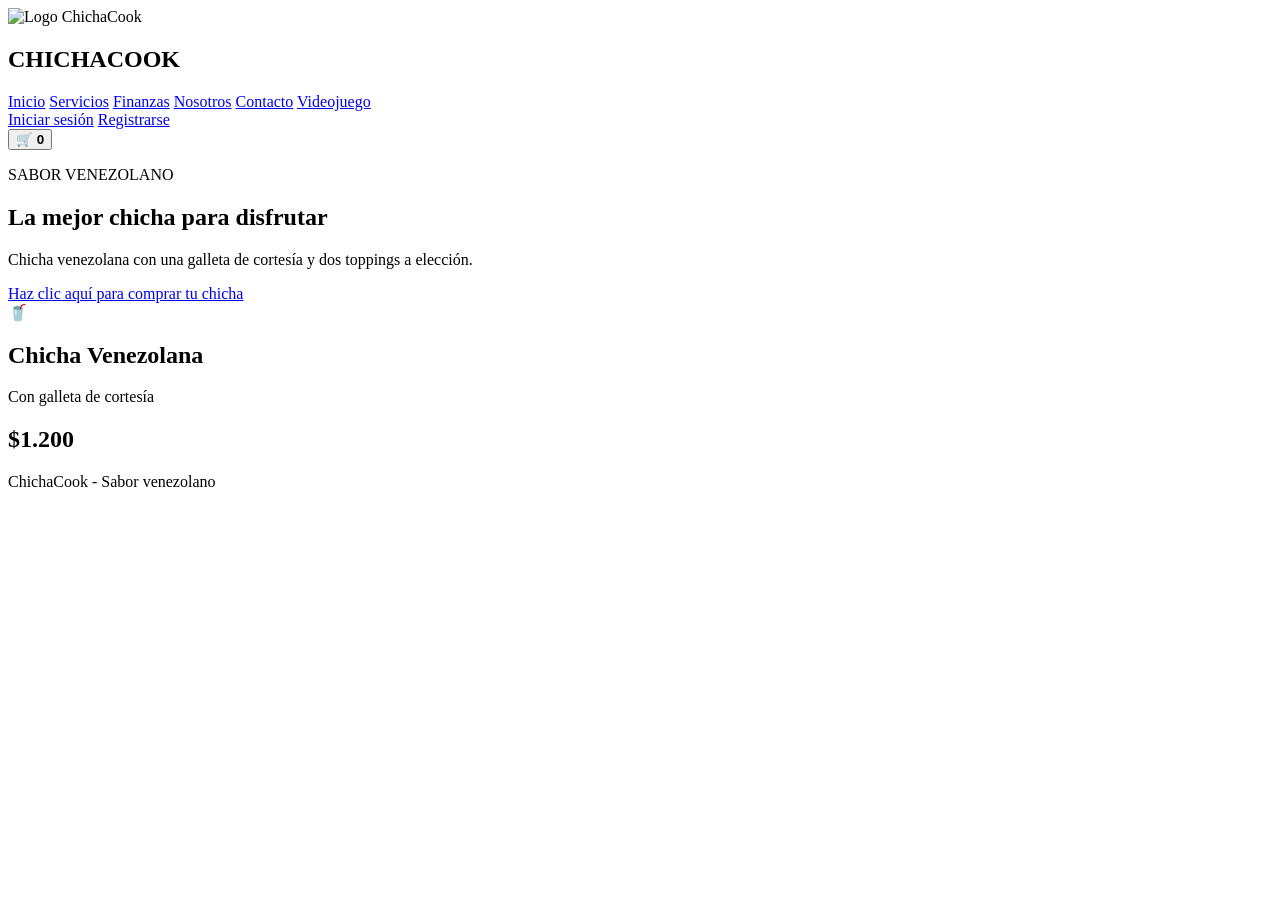
==== index.html @ a8760a9f "Add files via upload" ====
<!DOCTYPE html>
<html lang="es">
<head>
    <meta charset="UTF-8">
    <meta name="viewport" content="width=device-width, initial-scale=1.0">
    <link rel="icon" type="image/jpeg" href="imagenes/ChichaCook.png">
    <title>ChichaCook</title>
    <link rel="stylesheet" href="css/style.css">
</head>
<body>

<header>
    <div class="logo">
        <img src="imagenes/ChichaCook.png" alt="Logo ChichaCook">
        <h2><span>CHICHA</span>COOK</h2>
    </div>

    <nav class="main-nav" aria-label="Navegación principal">
        <a href="index.html">Inicio</a>
        <a href="servicios.html">Servicios</a>
        <a href="finanzas.html">Finanzas</a>
        <a href="nosotros.html">Nosotros</a>
        <a href="contacto.html">Contacto</a>
        <a href="videojuego.html">Videojuego</a>
</nav>

        <div class="header-actions">
                <nav class="account-nav" aria-label="Cuenta">
                        <a href="login.html">Iniciar sesión</a>
                        <a href="registrarse.html">Registrarse</a>
                </nav>
                <button type="button" onclick="mostrarCarrito()" aria-label="Mostrar carrito">🛒 <b id="cantidad">0</b></button>
        </div>

</header>

<section class="inicio">
    <div>
        <p class="amarillo">SABOR VENEZOLANO</p>

        <h1>La mejor <span>chicha</span> para disfrutar</h1>

        <p>
            Chicha venezolana con una galleta de cortesía
            y dos toppings a elección.
        </p>

        <a class="boton" href="servicios.html">Haz clic aquí para comprar tu chicha</a>
    </div>

    <div class="tarjeta">
        <div class="vaso">🥤</div>
        <h2>Chicha Venezolana</h2>
        <p>Con galleta de cortesía</p>
        <h2>$1.200</h2>
    </div>
</section>


<footer>
    <p>ChichaCook - Sabor venezolano <span class="bandera-venezuela" role="img" aria-label="Bandera de Venezuela"></span></p>
</footer>

<div id="carrito" class="carrito"></div>

<script src="js/script.js"></script>
</body>
</html>
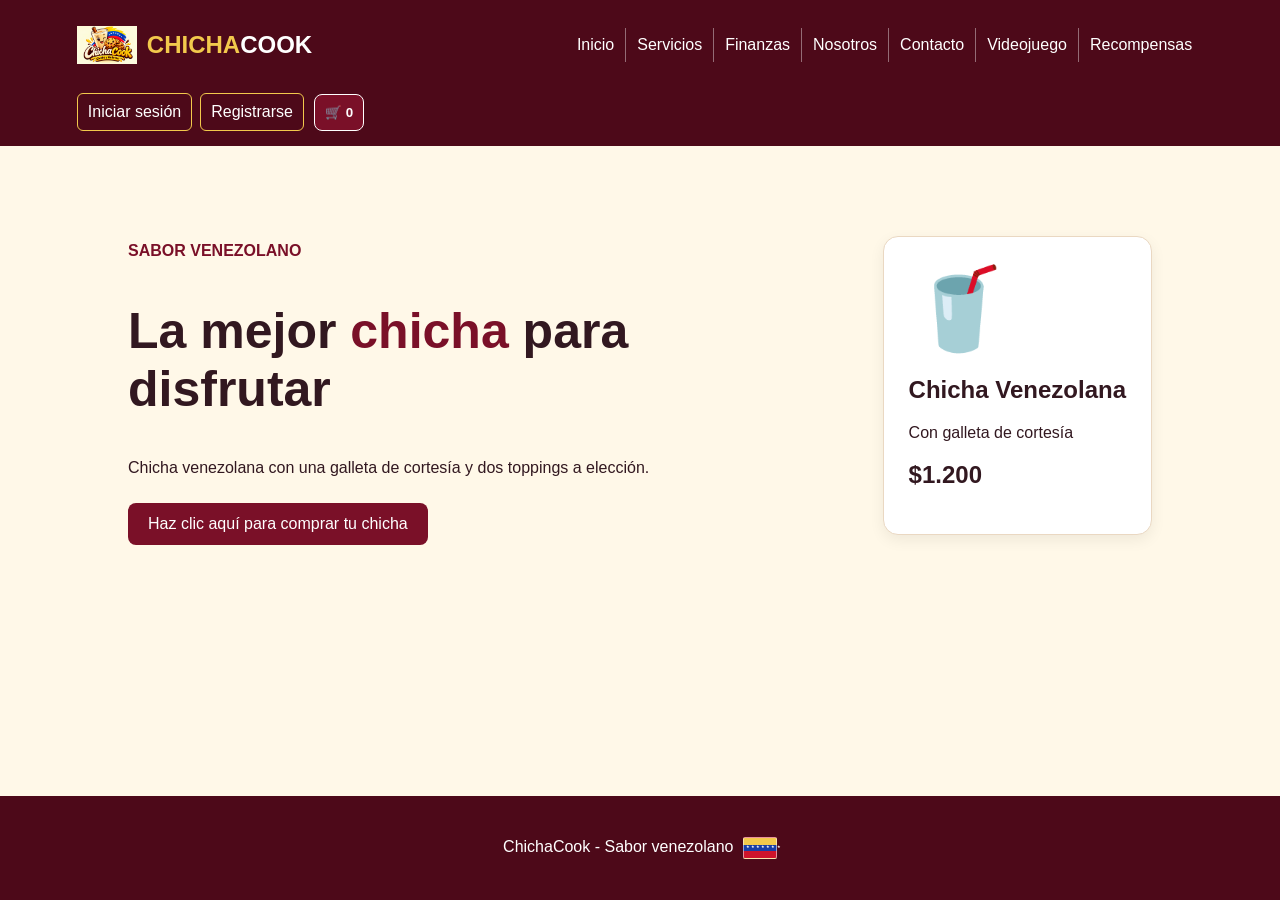
==== commit 90cb2b9c: "Add files via upload" ====
--- a/index.html
+++ b/index.html
@@ -22,6 +22,7 @@
         <a href="nosotros.html">Nosotros</a>
         <a href="contacto.html">Contacto</a>
         <a href="videojuego.html">Videojuego</a>
+        <a href="recompensas.html">Recompensas</a>
 </nav>
 
         <div class="header-actions">
--- a/css/style.css
+++ b/css/style.css
@@ -0,0 +1,1400 @@
+*{
+    
+}
+
+body {
+    margin: 0;
+    min-height: 100vh;
+    display: flex;
+    flex-direction: column;
+    font-family: Arial;
+    background: #fff8e8;
+    color: #321820;
+}
+
+header {
+    background: #4d0919;
+    color: white;
+    padding: 15px 6%;
+    display: flex;
+    align-items: center;
+    flex-wrap: wrap;
+    gap: 18px;
+}
+
+.logo {
+    display: flex;
+    align-items: center;
+    gap: 10px;
+    margin-right: auto;
+}
+
+.logo img {
+    width: 60px;
+    height: 60px;
+    object-fit: contain;
+}
+
+.logo h2 {
+    margin: 0;
+}
+
+header h2 {
+    margin-right: 0;
+}
+
+header h2 span {
+    color: #f2c94c;
+}
+
+.main-nav,
+.account-nav {
+    display: flex;
+    align-items: center;
+}
+
+.main-nav {
+    gap: 0;
+}
+
+.main-nav a {
+    padding: 8px 11px;
+    border-right: 1px solid #ffffff66;
+    white-space: nowrap;
+}
+
+.main-nav a:last-child {
+    border-right: 0;
+}
+
+.account-nav {
+    gap: 8px;
+}
+
+.account-nav a {
+    padding: 9px 10px;
+    border: 1px solid #f2c94c;
+    border-radius: 6px;
+    white-space: nowrap;
+}
+
+.session-user {
+    color: white;
+    font-weight: bold;
+    white-space: nowrap;
+}
+
+.account-nav .logout-button {
+    padding: 9px 10px;
+    color: white;
+    background: #7a1028;
+    border: 1px solid #f2c94c;
+    border-radius: 6px;
+    white-space: nowrap;
+}
+
+.header-actions {
+    display: flex;
+    align-items: center;
+    gap: 10px;
+}
+
+.main-nav a,
+.account-nav a {
+    color: white;
+    text-decoration: none;
+}
+
+.main-nav a:hover,
+.account-nav a:hover {
+    color: #f2c94c;
+}
+
+header button {
+    background: #7a1028;
+    color: white;
+    border: 1px solid white;
+    padding: 10px;
+    border-radius: 8px;
+    cursor: pointer;
+}
+
+.inicio {
+    padding: 80px 10%;
+    display: flex;
+    justify-content: space-between;
+    align-items: center;
+    gap: 30px;
+}
+
+.inicio div {
+    max-width: 550px;
+}
+
+.inicio h1 {
+    font-size: 50px;
+}
+
+.inicio h1 span {
+    color: #7a1028;
+}
+
+.inicio a:not(.boton) {
+    color: #7a1028;
+    font-weight: bold;
+}
+
+.amarillo {
+    color: #7a1028;
+    font-weight: bold;
+}
+
+.boton {
+    display: inline-block;
+    background: #7a1028;
+    color: white;
+    border: none;
+    padding: 12px 20px;
+    border-radius: 8px;
+    text-decoration: none;
+    cursor: pointer;
+    margin-top: 10px;
+}
+
+.boton:hover {
+    background: #9d2940;
+}
+
+.seccion {
+    padding: 60px 10%;
+}
+
+.seccion h1 {
+    font-size: 40px;
+}
+
+.seccion h2 a {
+    color: #7a1028;
+    text-decoration: none;
+}
+
+.tarjeta {
+    background: white;
+    padding: 25px;
+    border-radius: 15px;
+    border: 1px solid #ead8c2;
+    box-shadow: 0 5px 15px #0001;
+}
+
+.tarjetas {
+    display: flex;
+    gap: 20px;
+    margin: 30px 0;
+}
+
+.tarjetas .tarjeta,
+.precio {
+    flex: 1;
+}
+
+.precio {
+    background: #7a1028;
+    color: white;
+    padding: 25px;
+    border-radius: 15px;
+}
+
+.precio h2 {
+    color: #f2c94c;
+}
+
+.pedido {
+    display: flex;
+    gap: 25px;
+}
+
+.pedido .tarjeta {
+    flex: 1;
+}
+
+label {
+    display: block;
+    margin-top: 15px;
+    font-weight: bold;
+}
+
+select,
+input,
+textarea {
+    width: 100%;
+    padding: 10px;
+    margin-top: 5px;
+    border: 1px solid #ead8c2;
+    border-radius: 7px;
+    box-sizing: border-box;
+}
+
+textarea {
+    resize: none;
+}
+
+.vaso {
+    font-size: 80px;
+}
+
+.contacto {
+    display: flex;
+    gap: 25px;
+}
+
+.contacto .tarjeta {
+    flex: 1;
+}
+
+.login-container {
+    display: grid;
+    grid-template-columns: minmax(240px, 360px) minmax(300px, 440px);
+    align-items: stretch;
+    justify-content: center;
+    gap: 24px;
+    padding: 55px 20px;
+}
+
+.auth-welcome {
+    display: flex;
+    flex-direction: column;
+    justify-content: center;
+    padding: 38px 32px;
+    color: white;
+    background: #4d0919;
+    border-bottom: 6px solid #f2c94c;
+    border-radius: 8px;
+    box-sizing: border-box;
+}
+
+.auth-welcome h1 {
+    margin: 8px 0 14px;
+    color: white;
+    font-size: 34px;
+}
+
+.auth-welcome p:last-child {
+    margin-bottom: 0;
+    line-height: 1.6;
+}
+
+.auth-eyebrow {
+    margin: 0;
+    color: #f2c94c;
+    font-size: 13px;
+    font-weight: bold;
+}
+
+.login-form,
+.register-form {
+    width: 100%;
+    max-width: 440px;
+    padding: 30px;
+    background: white;
+    border: 2px solid #7a1028;
+    border-top: 6px solid #f2c94c;
+    border-radius: 8px;
+    box-shadow: 0 8px 24px #4d091922;
+    box-sizing: border-box;
+}
+
+.login-form h2,
+.register-form h2 {
+    margin: 0 0 22px;
+    color: #7a1028;
+    text-align: center;
+}
+
+.login-form input:focus,
+.register-form input:focus {
+    outline: 2px solid #f2c94c;
+    border-color: #7a1028;
+}
+
+.btn-submit {
+    width: 100%;
+    margin-top: 22px;
+    padding: 12px 18px;
+    color: white;
+    background: #7a1028;
+    border: 0;
+    border-radius: 6px;
+    font: inherit;
+    font-weight: bold;
+    cursor: pointer;
+}
+
+.btn-submit:hover {
+    background: #9d2940;
+}
+
+.form-footer {
+    margin-top: 18px;
+    text-align: center;
+}
+
+.form-footer a {
+    color: #7a1028;
+}
+
+footer {
+    background: #4d0919;
+    color: white;
+    text-align: center;
+    padding: 25px;
+    margin-top: auto;
+}
+
+.bandera-venezuela {
+    position: relative;
+    display: inline-block;
+    width: 34px;
+    height: 22px;
+    margin-left: 5px;
+    vertical-align: middle;
+    border: 1px solid #ffffff88;
+    border-radius: 2px;
+    background: linear-gradient(to bottom, #f2c94c 0 33.33%, #173ea5 33.33% 66.66%, #cf142b 66.66% 100%);
+    box-sizing: border-box;
+}
+
+.bandera-venezuela::after {
+    position: absolute;
+    top: 7px;
+    left: 2px;
+    width: calc(100% - 4px);
+    color: white;
+    content: "★ ★ ★ ★ ★ ★ ★";
+    font-size: 4px;
+    line-height: 1;
+    text-align: center;
+    white-space: nowrap;
+}
+
+.carrito {
+    display: none;
+    position: fixed;
+    right: 20px;
+    top: 80px;
+    width: 300px;
+    max-width: calc(100% - 40px);
+    max-height: calc(100vh - 100px);
+    overflow-y: auto;
+    background: white;
+    padding: 20px;
+    border: 3px solid #f2c94c;
+    border-radius: 15px;
+    box-shadow: 0 5px 20px #0004;
+    z-index: 10;
+    box-sizing: border-box;
+}
+
+.carrito.mostrar {
+    display: block;
+}
+
+.cart-item {
+    padding: 12px 0;
+    border-bottom: 1px solid #ead8c2;
+}
+
+.cart-item label {
+    margin-top: 8px;
+}
+
+.cart-actions {
+    display: flex;
+    gap: 8px;
+}
+
+.cart-actions .boton {
+    flex: 1;
+    margin-top: 8px;
+    padding: 9px 10px;
+}
+
+.trabajadores {
+    display: grid;
+    grid-template-columns: repeat(3, 1fr);
+    gap: 20px;
+    margin-top: 30px;
+}
+
+.trabajador {
+    background: white;
+    padding: 25px;
+    text-align: center;
+    border-radius: 15px;
+    border: 1px solid #ead8c2;
+    box-shadow: 0 5px 15px #0001;
+}
+
+.trabajador h2 {
+    color: #7a1028;
+    margin-bottom: 5px;
+}
+
+.trabajador h3 {
+    color: #9d2940;
+}
+
+.foto {
+    font-size: 65px;
+    background: #f8e7b6;
+    width: 100px;
+    height: 100px;
+    margin: auto;
+    border-radius: 50%;
+    display: flex;
+    align-items: center;
+    justify-content: center;
+}
+
+.game-page {
+    width: min(100% - 48px, 1040px);
+    margin: 0 auto;
+    padding: 48px 0 64px;
+    box-sizing: border-box;
+}
+
+.game-welcome {
+    display: flex;
+    align-items: center;
+    gap: 28px;
+    padding: 32px;
+    color: white;
+    background: #4d0919;
+    border-bottom: 6px solid #f2c94c;
+    border-radius: 16px;
+    box-shadow: 0 8px 24px #4d091922;
+}
+
+.game-logo {
+    width: 112px;
+    height: 112px;
+    flex: 0 0 auto;
+    object-fit: contain;
+    padding: 10px;
+    background: white;
+    border-radius: 50%;
+    box-sizing: border-box;
+}
+
+.game-eyebrow {
+    margin: 0;
+    color: #a32840;
+    font-size: 13px;
+    font-weight: bold;
+    letter-spacing: 1.4px;
+}
+
+.game-welcome .game-eyebrow {
+    color: #f2c94c;
+}
+
+.game-welcome h1 {
+    margin: 8px 0 10px;
+    font-size: clamp(26px, 4vw, 38px);
+    line-height: 1.15;
+}
+
+.game-welcome div > p:last-child {
+    margin: 0;
+    color: #fff4e4;
+    line-height: 1.6;
+}
+
+.blackjack-section {
+    margin-top: 30px;
+    padding: 28px;
+    background: white;
+    border: 1px solid #ead8c2;
+    border-radius: 16px;
+    box-shadow: 0 8px 24px #32182012;
+}
+
+.blackjack-heading,
+.blackjack-footer {
+    display: flex;
+    align-items: center;
+    justify-content: space-between;
+    gap: 18px;
+}
+
+.blackjack-heading h2 {
+    margin: 6px 0 0;
+    color: #4d0919;
+    font-size: 28px;
+}
+
+.blackjack-score {
+    display: flex;
+    flex-wrap: wrap;
+    gap: 10px;
+}
+
+.blackjack-score span {
+    padding: 10px 14px;
+    color: #4d0919;
+    background: #fff8e8;
+    border: 1px solid #ead8c2;
+    border-radius: 999px;
+    white-space: nowrap;
+}
+
+.blackjack-score strong {
+    margin-left: 4px;
+    color: #7a1028;
+}
+
+.blackjack-table {
+    display: grid;
+    gap: 18px;
+    margin: 24px 0;
+    padding: 22px;
+    background: #176244;
+    border: 5px solid #4d0919;
+    border-radius: 24px;
+    box-shadow: inset 0 0 0 2px #f2c94c;
+}
+
+.blackjack-hand {
+    min-height: 142px;
+    padding: 16px;
+    color: white;
+    background: #ffffff0d;
+    border: 1px solid #ffffff38;
+    border-radius: 14px;
+}
+
+.hand-heading {
+    display: flex;
+    align-items: center;
+    justify-content: space-between;
+    gap: 12px;
+}
+
+.hand-heading h3 {
+    margin: 0;
+    font-size: 20px;
+}
+
+.hand-total {
+    color: #f2c94c;
+    font-weight: bold;
+}
+
+.playing-cards {
+    display: flex;
+    flex-wrap: wrap;
+    gap: 12px;
+    min-height: 106px;
+    margin-top: 14px;
+}
+
+.playing-card {
+    position: relative;
+    display: flex;
+    width: 72px;
+    height: 102px;
+    flex: 0 0 auto;
+    flex-direction: column;
+    justify-content: space-between;
+    padding: 8px;
+    color: #321820;
+    background: #fffdf7;
+    border: 2px solid #ead8c2;
+    border-radius: 9px;
+    box-shadow: 0 4px 8px #0003;
+    box-sizing: border-box;
+}
+
+.playing-card.is-dealing {
+    animation: card-deal 420ms cubic-bezier(.2, .8, .25, 1) both;
+}
+
+.playing-card.is-revealing {
+    transform-origin: center;
+    animation: card-reveal 460ms ease-out both;
+}
+
+.playing-cards .playing-card:nth-child(2) {
+    animation-delay: 90ms;
+}
+
+.playing-cards .playing-card:nth-child(3) {
+    animation-delay: 160ms;
+}
+
+.playing-cards .playing-card:nth-child(4) {
+    animation-delay: 230ms;
+}
+
+.playing-card .card-corner {
+    font-size: 16px;
+    font-weight: bold;
+    line-height: 1;
+}
+
+.playing-card .card-suit {
+    align-self: center;
+    font-size: 32px;
+    line-height: 1;
+}
+
+.playing-card.is-red {
+    color: #c51f35;
+}
+
+.playing-card.is-hidden {
+    align-items: center;
+    justify-content: center;
+    color: white;
+    background: repeating-linear-gradient(45deg, #7a1028, #7a1028 8px, #9d2940 8px, #9d2940 16px);
+    border: 3px solid #f2c94c;
+    font-size: 30px;
+}
+
+.blackjack-footer {
+    padding-top: 18px;
+    border-top: 1px solid #ead8c2;
+}
+
+.blackjack-footer p {
+    margin: 0;
+    color: #5c4045;
+    font-weight: bold;
+    line-height: 1.5;
+}
+
+.blackjack-footer .blackjack-message {
+    flex: 1 1 240px;
+    min-height: 24px;
+    padding: 14px 16px;
+    background: #fff8e8;
+    border-left: 4px solid #f2c94c;
+    border-radius: 8px;
+}
+
+.blackjack-message.is-win {
+    color: #176244;
+    background: #e8f5ed;
+    border-left-color: #248451;
+}
+
+.blackjack-message.is-loss {
+    color: #7a1028;
+    background: #fff0f1;
+    border-left-color: #c51f35;
+}
+
+.blackjack-message.is-tie {
+    color: #634c00;
+    background: #fff8d9;
+    border-left-color: #d6a900;
+}
+
+.blackjack-message.message-pop {
+    animation: message-pop 280ms ease-out;
+}
+
+.blackjack-actions {
+    display: flex;
+    flex-wrap: wrap;
+    justify-content: flex-end;
+    gap: 8px;
+}
+
+.bet-control {
+    display: flex;
+    align-items: center;
+    gap: 8px;
+    margin: 0;
+    color: #4d0919;
+    font-size: 14px;
+}
+
+.bet-control input {
+    width: 100px;
+    margin: 0;
+    padding: 10px;
+    font: inherit;
+    font-weight: bold;
+}
+
+.bet-control input:focus-visible {
+    outline: 2px solid #f2c94c;
+    border-color: #7a1028;
+}
+
+.blackjack-actions .bet-control input:disabled {
+    background: #f2ece7;
+}
+
+.blackjack-actions .boton {
+    margin-top: 0;
+    font: inherit;
+    font-weight: bold;
+}
+
+.blackjack-actions .boton:disabled {
+    background: #a99a9c;
+    cursor: not-allowed;
+}
+
+.roulette-section {
+    margin-top: 30px;
+    padding: 28px;
+    background: white;
+    border: 1px solid #ead8c2;
+    border-radius: 16px;
+    box-shadow: 0 8px 24px #32182012;
+}
+
+.roulette-heading {
+    display: flex;
+    align-items: center;
+    justify-content: space-between;
+    gap: 18px;
+}
+
+.roulette-heading h2 {
+    margin: 6px 0;
+    color: #4d0919;
+    font-size: 28px;
+}
+
+.roulette-heading div > p:last-child {
+    margin: 0;
+    color: #5c4045;
+}
+
+.roulette-balance {
+    flex: 0 0 auto;
+    margin: 0;
+    padding: 10px 14px;
+    color: #4d0919;
+    background: #fff8e8;
+    border: 1px solid #ead8c2;
+    border-radius: 999px;
+    font-weight: bold;
+}
+
+.roulette-balance strong {
+    color: #7a1028;
+}
+
+.roulette-layout {
+    display: grid;
+    grid-template-columns: minmax(0, 1fr) 220px;
+    align-items: center;
+    gap: 24px;
+    margin-top: 24px;
+}
+
+.roulette-table-wrap {
+    min-width: 0;
+    padding: 18px;
+    overflow-x: auto;
+    background: #176244;
+    border: 4px solid #4d0919;
+    border-radius: 16px;
+    box-shadow: inset 0 0 0 2px #f2c94c;
+}
+
+.roulette-board {
+    display: grid;
+    min-width: 470px;
+    grid-template-columns: repeat(13, minmax(30px, 1fr));
+    grid-template-rows: repeat(3, 44px);
+    gap: 4px;
+}
+
+.roulette-number {
+    color: white;
+    background: #252525;
+    border: 1px solid #ffffffaa;
+    border-radius: 5px;
+    font: inherit;
+    font-weight: bold;
+    cursor: pointer;
+    transition: transform 120ms ease, box-shadow 120ms ease;
+}
+
+.roulette-number.is-red {
+    background: #c51f35;
+}
+
+.roulette-number.is-green {
+    background: #16844f;
+}
+
+.roulette-number:hover,
+.roulette-number.is-selected {
+    z-index: 1;
+    outline: 3px solid #f2c94c;
+    outline-offset: 1px;
+    transform: scale(1.06);
+}
+
+.roulette-number:focus-visible,
+.roulette-bet-choice:focus-visible,
+.roulette-play .boton:focus-visible {
+    outline: 3px solid #f2c94c;
+    outline-offset: 3px;
+}
+
+.roulette-bet-options {
+    display: flex;
+    flex-wrap: wrap;
+    gap: 8px;
+    margin-top: 16px;
+}
+
+.roulette-bet-choice {
+    padding: 9px 15px;
+    color: #321820;
+    background: white;
+    border: 2px solid #ead8c2;
+    border-radius: 999px;
+    font: inherit;
+    font-weight: bold;
+    cursor: pointer;
+}
+
+.roulette-bet-choice.is-selected {
+    outline: 2px solid #f2c94c;
+    border-color: #7a1028;
+}
+
+.roulette-bet-choice.roulette-red {
+    color: white;
+    background: #c51f35;
+    border-color: #c51f35;
+}
+
+.roulette-bet-choice.roulette-black {
+    color: white;
+    background: #252525;
+    border-color: #252525;
+}
+
+.roulette-selection {
+    min-height: 22px;
+    margin: 12px 0 0;
+    color: white;
+    font-weight: bold;
+}
+
+.roulette-play {
+    display: flex;
+    align-items: center;
+    flex-direction: column;
+    gap: 12px;
+    text-align: center;
+}
+
+.roulette-wheel {
+    position: relative;
+    display: grid;
+    width: 136px;
+    height: 136px;
+    place-items: center;
+    background: repeating-conic-gradient(#c51f35 0deg 9.47deg, #202020 9.47deg 18.94deg, #16844f 18.94deg 28.42deg);
+    border: 8px solid #f2c94c;
+    border-radius: 50%;
+    box-shadow: 0 5px 14px #32182033, inset 0 0 0 6px #4d0919;
+}
+
+.roulette-ball-track {
+    position: absolute;
+    z-index: 1;
+    inset: 8px;
+    border-radius: 50%;
+    pointer-events: none;
+}
+
+.roulette-ball-track.is-spinning {
+    animation: roulette-ball-spin 1800ms cubic-bezier(.12, .75, .2, 1) both;
+}
+
+.roulette-ball {
+    position: absolute;
+    top: 2px;
+    left: 50%;
+    width: 12px;
+    height: 12px;
+    background: radial-gradient(circle at 35% 30%, #fff, #ddd 60%, #777);
+    border: 1px solid #4d0919;
+    border-radius: 50%;
+    box-shadow: 0 1px 4px #0009;
+    transform: translateX(-50%);
+}
+
+.roulette-wheel #roulette-result {
+    position: relative;
+    z-index: 2;
+    display: grid;
+    width: 56px;
+    height: 56px;
+    place-items: center;
+    color: #f2c94c;
+    background: #4d0919;
+    border: 2px solid #f2c94c;
+    border-radius: 50%;
+    font-size: 24px;
+    font-weight: bold;
+}
+
+.roulette-wheel.is-spinning {
+    animation: roulette-spin 1800ms cubic-bezier(.15, .7, .1, 1) both;
+}
+
+.roulette-play .bet-control {
+    justify-content: center;
+}
+
+.roulette-play .boton {
+    width: 100%;
+    max-width: 220px;
+    margin-top: 0;
+    font: inherit;
+    font-weight: bold;
+}
+
+.roulette-play .boton:disabled,
+.roulette-bet-choice:disabled,
+.roulette-number:disabled,
+.bet-control input:disabled {
+    cursor: not-allowed;
+    opacity: .65;
+}
+
+.roulette-message {
+    min-height: 42px;
+    margin: 0;
+    color: #5c4045;
+    font-weight: bold;
+    line-height: 1.5;
+}
+
+.roulette-message.is-win {
+    color: #176244;
+}
+
+.roulette-message.is-loss {
+    color: #7a1028;
+}
+
+@keyframes roulette-spin {
+    from {
+        transform: rotate(0);
+    }
+    to {
+        transform: rotate(1440deg);
+    }
+}
+
+@keyframes roulette-ball-spin {
+    from {
+        transform: rotate(0);
+    }
+    to {
+        transform: rotate(-1440deg);
+    }
+}
+
+@keyframes card-deal {
+    from {
+        opacity: 0;
+        transform: translate(-28px, -18px) rotate(-12deg) scale(.82);
+    }
+    to {
+        opacity: 1;
+        transform: translate(0, 0) rotate(0) scale(1);
+    }
+}
+
+@keyframes card-reveal {
+    from {
+        opacity: .55;
+        transform: rotateY(90deg);
+    }
+    to {
+        opacity: 1;
+        transform: rotateY(0);
+    }
+}
+
+@keyframes message-pop {
+    from {
+        opacity: .5;
+        transform: translateY(5px) scale(.98);
+    }
+    to {
+        opacity: 1;
+        transform: translateY(0) scale(1);
+    }
+}
+
+@media (prefers-reduced-motion: reduce) {
+    .playing-card.is-dealing,
+    .playing-card.is-revealing,
+    .blackjack-message.message-pop,
+    .roulette-wheel.is-spinning,
+    .roulette-ball-track.is-spinning {
+        animation-duration: 1ms;
+        animation-iteration-count: 1;
+    }
+}
+
+.rewards-page {
+    width: min(100% - 48px, 1000px);
+    margin: 0 auto;
+    padding: 54px 0 68px;
+    box-sizing: border-box;
+}
+
+.rewards-welcome {
+    padding: 36px;
+    color: white;
+    background: #4d0919;
+    border-bottom: 6px solid #f2c94c;
+    border-radius: 16px;
+    box-shadow: 0 8px 24px #4d091922;
+}
+
+.rewards-eyebrow {
+    margin: 0;
+    color: #a32840;
+    font-size: 13px;
+    font-weight: bold;
+    letter-spacing: 1.4px;
+}
+
+.rewards-welcome .rewards-eyebrow {
+    color: #f2c94c;
+}
+
+.rewards-welcome h1 {
+    margin: 10px 0;
+    font-size: clamp(30px, 5vw, 42px);
+}
+
+.rewards-welcome p:last-child {
+    margin: 0;
+    color: #fff4e4;
+    line-height: 1.6;
+}
+
+.reward-card {
+    display: flex;
+    align-items: center;
+    gap: 28px;
+    margin-top: 28px;
+    padding: 32px;
+    background: white;
+    border: 1px solid #ead8c2;
+    border-radius: 16px;
+    box-shadow: 0 8px 24px #32182012;
+}
+
+.reward-icon {
+    display: grid;
+    width: 144px;
+    height: 144px;
+    flex: 0 0 auto;
+    place-items: center;
+    background: #fff8e8;
+    border: 2px solid #f2c94c;
+    border-radius: 50%;
+    font-size: 76px;
+}
+
+.reward-details h2 {
+    margin: 6px 0 10px;
+    color: #4d0919;
+    font-size: 30px;
+}
+
+.reward-details > p:not(.rewards-eyebrow):not(.reward-cost):not(.redeem-message) {
+    margin: 0;
+    color: #5c4045;
+    line-height: 1.6;
+}
+
+.reward-details .reward-balance {
+    margin-top: 14px !important;
+    color: #176244 !important;
+    font-weight: bold;
+}
+
+.reward-cost {
+    margin: 18px 0 4px;
+    color: #7a1028;
+    font-size: 32px;
+    font-weight: bold;
+}
+
+.reward-cost span {
+    font-size: 17px;
+}
+
+.reward-details .boton {
+    font: inherit;
+    font-weight: bold;
+}
+
+.reward-details .boton:disabled {
+    background: #6b806f;
+    cursor: default;
+}
+
+.redeem-message {
+    margin: 14px 0 0;
+    color: #176244;
+    font-weight: bold;
+    line-height: 1.5;
+}
+
+.redeem-message.is-redeem-error {
+    color: #7a1028;
+}
+
+@media (max-width: 900px) {
+    header {
+        justify-content: space-between;
+    }
+
+    .logo {
+        margin-right: auto;
+    }
+
+    .main-nav {
+        order: 3;
+        width: 100%;
+        overflow-x: auto;
+        justify-content: center;
+        padding: 5px 0;
+    }
+}
+
+@media (max-width: 700px) {
+    .login-container {
+        grid-template-columns: minmax(0, 440px);
+        gap: 16px;
+        padding: 36px 20px;
+    }
+
+    .auth-welcome {
+        padding: 26px 24px;
+    }
+
+    .auth-welcome h1 {
+        font-size: 28px;
+    }
+
+    .header-actions {
+        width: 100%;
+        justify-content: flex-end;
+    }
+
+    .main-nav {
+        justify-content: flex-start;
+    }
+
+    .inicio,
+    .pedido,
+    .tarjetas,
+    .contacto {
+        flex-direction: column;
+    }
+
+    .inicio h1 {
+        font-size: 35px;
+    }
+
+    .trabajadores {
+        grid-template-columns: repeat(1, 1fr);
+    }
+
+    .seccion {
+        padding: 40px 6%;
+    }
+
+    .game-page {
+        width: min(100% - 32px, 640px);
+        padding: 32px 0 44px;
+    }
+
+    .rewards-page {
+        width: min(100% - 32px, 640px);
+        padding: 36px 0 48px;
+    }
+
+    .game-welcome {
+        gap: 20px;
+        padding: 26px;
+    }
+
+    .game-logo {
+        width: 88px;
+        height: 88px;
+    }
+
+    .blackjack-section {
+        padding: 22px;
+    }
+
+    .blackjack-heading {
+        align-items: flex-start;
+        flex-direction: column;
+    }
+
+    .blackjack-table {
+        padding: 14px;
+    }
+
+    .roulette-section {
+        padding: 22px;
+    }
+
+    .roulette-layout {
+        grid-template-columns: minmax(0, 1fr);
+    }
+
+    .roulette-play {
+        display: grid;
+        grid-template-columns: auto 1fr;
+        justify-items: center;
+    }
+
+    .roulette-wheel {
+        grid-row: span 3;
+    }
+}
+
+@media (max-width: 420px) {
+    .game-page {
+        width: min(100% - 24px, 360px);
+    }
+
+    .game-welcome {
+        align-items: flex-start;
+        flex-direction: column;
+        padding: 22px;
+    }
+
+    .game-logo {
+        width: 72px;
+        height: 72px;
+    }
+
+    .rewards-page {
+        width: min(100% - 24px, 360px);
+    }
+
+    .rewards-welcome {
+        padding: 24px;
+    }
+
+    .reward-card {
+        align-items: flex-start;
+        flex-direction: column;
+        gap: 20px;
+        padding: 22px;
+    }
+
+    .reward-icon {
+        width: 100px;
+        height: 100px;
+        font-size: 54px;
+    }
+
+    .reward-details h2 {
+        font-size: 26px;
+    }
+
+    .blackjack-section {
+        padding: 18px 14px;
+    }
+
+    .roulette-section {
+        padding: 18px 14px;
+    }
+
+    .roulette-heading {
+        align-items: flex-start;
+        flex-direction: column;
+    }
+
+    .roulette-heading h2 {
+        font-size: 24px;
+    }
+
+    .roulette-table-wrap {
+        padding: 12px;
+    }
+
+    .roulette-play {
+        grid-template-columns: 1fr;
+    }
+
+    .roulette-wheel {
+        grid-row: auto;
+    }
+
+    .blackjack-heading h2 {
+        font-size: 24px;
+    }
+
+    .blackjack-score {
+        gap: 7px;
+    }
+
+    .blackjack-score span {
+        padding: 8px 10px;
+        font-size: 14px;
+    }
+
+    .blackjack-table {
+        padding: 10px;
+        border-radius: 18px;
+    }
+
+    .blackjack-hand {
+        padding: 12px 10px;
+    }
+
+    .playing-cards {
+        gap: 8px;
+    }
+
+    .playing-card {
+        width: 60px;
+        height: 86px;
+        padding: 6px;
+    }
+
+    .playing-card .card-suit {
+        font-size: 26px;
+    }
+
+    .blackjack-footer {
+        align-items: stretch;
+        flex-direction: column;
+    }
+
+    .blackjack-actions {
+        justify-content: stretch;
+    }
+
+    .blackjack-actions .boton {
+        flex: 1 1 130px;
+    }
+}
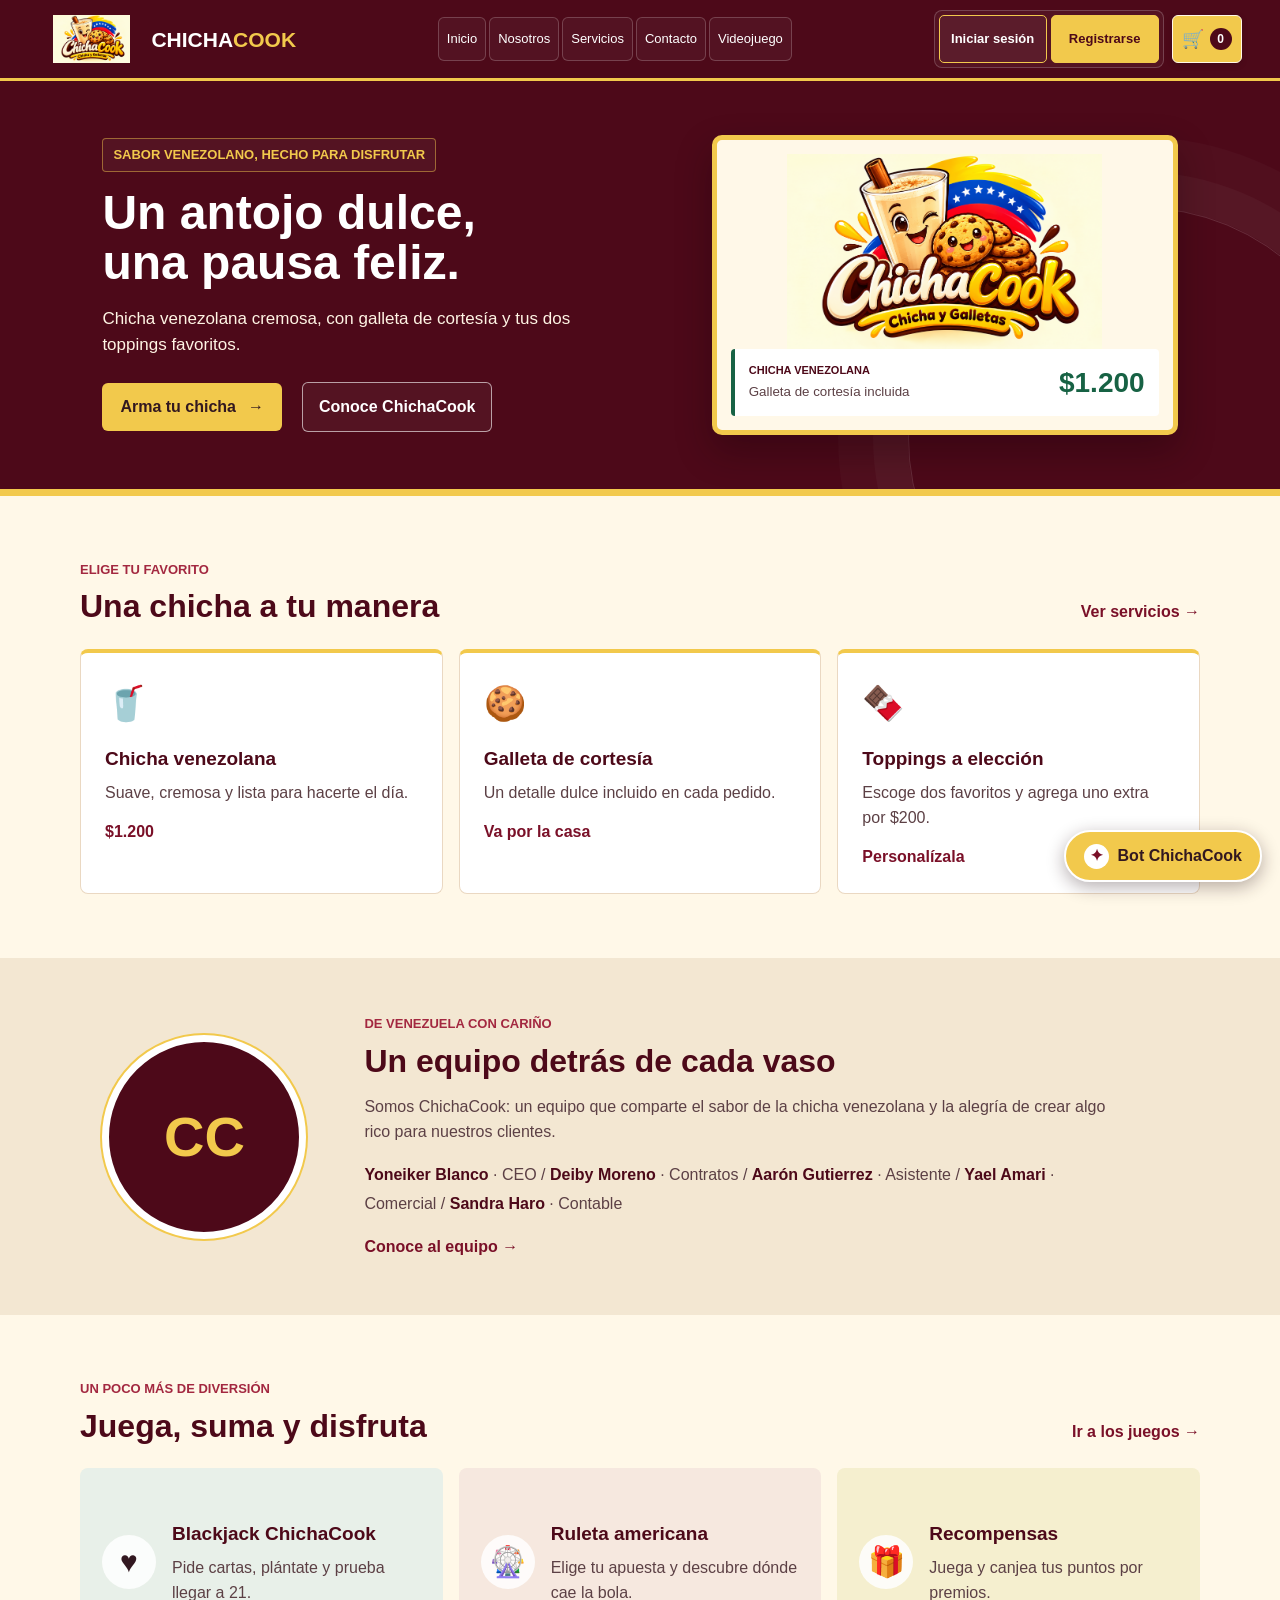
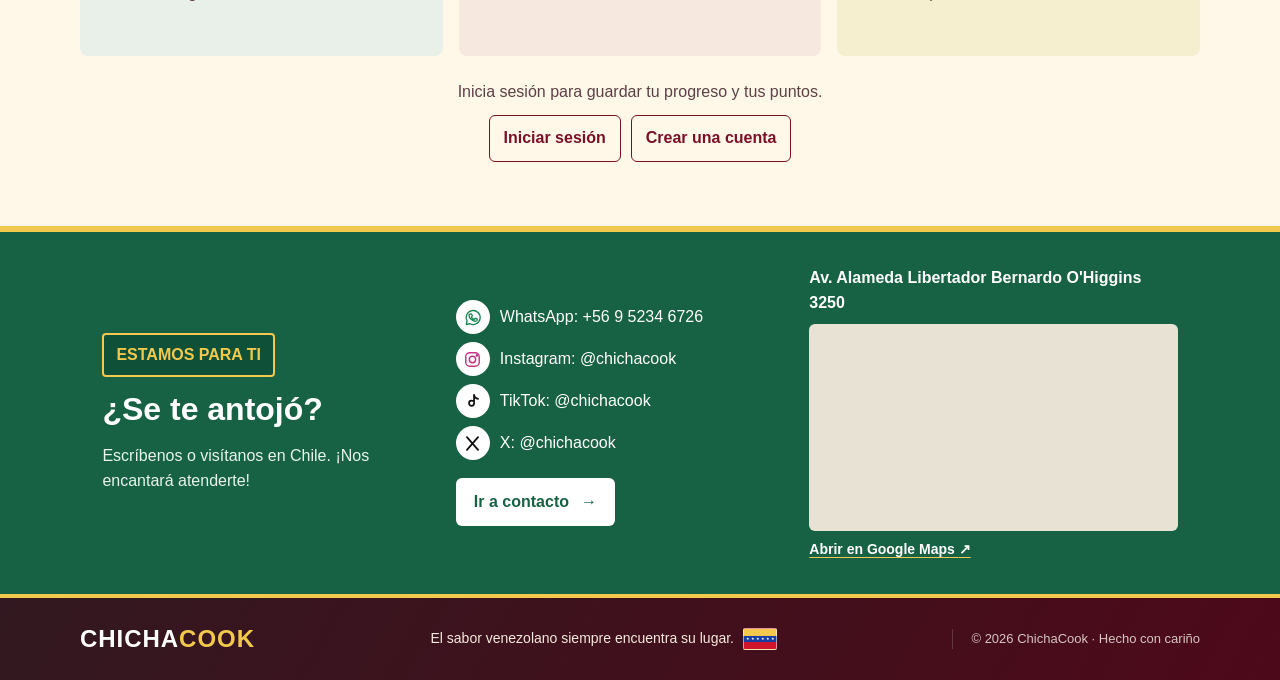
==== commit 3b5a3e30: "Add files via upload" ====
--- a/index.html
+++ b/index.html
@@ -3,26 +3,28 @@
 <head>
     <meta charset="UTF-8">
     <meta name="viewport" content="width=device-width, initial-scale=1.0">
-    <link rel="icon" type="image/jpeg" href="imagenes/ChichaCook.png">
+    <link rel="icon" type="image/png" href="imagenes/ChichaCook.png">
     <title>ChichaCook</title>
     <link rel="stylesheet" href="css/style.css">
 </head>
 <body>
 
 <header>
-    <div class="logo">
-        <img src="imagenes/ChichaCook.png" alt="Logo ChichaCook">
-        <h2><span>CHICHA</span>COOK</h2>
-    </div>
+    <a class="logo" href="index.html" aria-label="ChichaCook, inicio">
+        <img src="imagenes/ChichaCook.png" alt="Logotipo de ChichaCook" decoding="async">
+        <span class="logo-name"><span>CHICHA</span><span class="logo-accent">COOK</span></span>
+    </a>
 
-    <nav class="main-nav" aria-label="Navegación principal">
+    <button class="menu-toggle" type="button" onclick="toggleMenu()" aria-label="Abrir menú" aria-expanded="false" aria-controls="main-nav">
+        <span class="menu-icon" aria-hidden="true"></span>
+    </button>
+
+    <nav class="main-nav" id="main-nav" aria-label="Navegación principal">
         <a href="index.html">Inicio</a>
+        <a href="nosotros.html">Nosotros</a>
         <a href="servicios.html">Servicios</a>
-        <a href="finanzas.html">Finanzas</a>
-        <a href="nosotros.html">Nosotros</a>
         <a href="contacto.html">Contacto</a>
         <a href="videojuego.html">Videojuego</a>
-        <a href="recompensas.html">Recompensas</a>
 </nav>
 
         <div class="header-actions">
@@ -30,36 +32,140 @@
                         <a href="login.html">Iniciar sesión</a>
                         <a href="registrarse.html">Registrarse</a>
                 </nav>
-                <button type="button" onclick="mostrarCarrito()" aria-label="Mostrar carrito">🛒 <b id="cantidad">0</b></button>
+                <button type="button" onclick="mostrarCarrito()" aria-label="Mostrar carrito" aria-expanded="false"><span class="cart-icon" aria-hidden="true">🛒</span><b id="cantidad">0</b></button>
         </div>
 
 </header>
 
-<section class="inicio">
-    <div>
-        <p class="amarillo">SABOR VENEZOLANO</p>
+<main class="home-page">
+    <section class="home-banner" aria-labelledby="home-title">
+        <div class="home-banner-copy">
+            <p class="home-eyebrow">SABOR VENEZOLANO, HECHO PARA DISFRUTAR</p>
+            <h1 id="home-title">Un antojo dulce,<br>una pausa feliz.</h1>
+            <p>Chicha venezolana cremosa, con galleta de cortesía y tus dos toppings favoritos.</p>
+            <div class="home-banner-actions">
+                <a class="home-button" href="servicios.html">Arma tu chicha <span aria-hidden="true">→</span></a>
+                <a class="home-text-link" href="#experiencias">Conoce ChichaCook</a>
+            </div>
+        </div>
+        <div class="home-banner-product">
+            <img src="imagenes/ChichaCook.png" alt="Ilustración de una chicha venezolana y galletas ChichaCook" decoding="async" fetchpriority="high">
+            <div class="home-price-tag">
+                <span>CHICHA VENEZOLANA</span>
+                <strong>$1.200</strong>
+                <small>Galleta de cortesía incluida</small>
+            </div>
+        </div>
+    </section>
 
-        <h1>La mejor <span>chicha</span> para disfrutar</h1>
+    <section class="home-section home-offer" id="servicios" aria-labelledby="services-title">
+        <div class="home-section-heading">
+            <div>
+                <p class="home-kicker">ELIGE TU FAVORITO</p>
+                <h2 id="services-title">Una chicha a tu manera</h2>
+            </div>
+            <a class="home-inline-link" href="servicios.html">Ver servicios <span aria-hidden="true">→</span></a>
+        </div>
+        <div class="home-offer-grid">
+            <article class="home-offer-item">
+                <span class="home-offer-icon" aria-hidden="true">🥤</span>
+                <h3>Chicha venezolana</h3>
+                <p>Suave, cremosa y lista para hacerte el día.</p>
+                <strong>$1.200</strong>
+            </article>
+            <article class="home-offer-item">
+                <span class="home-offer-icon" aria-hidden="true">🍪</span>
+                <h3>Galleta de cortesía</h3>
+                <p>Un detalle dulce incluido en cada pedido.</p>
+                <strong>Va por la casa</strong>
+            </article>
+            <article class="home-offer-item">
+                <span class="home-offer-icon" aria-hidden="true">🍫</span>
+                <h3>Toppings a elección</h3>
+                <p>Escoge dos favoritos y agrega uno extra por $200.</p>
+                <strong>Personalízala</strong>
+            </article>
+        </div>
+    </section>
 
-        <p>
-            Chicha venezolana con una galleta de cortesía
-            y dos toppings a elección.
-        </p>
+    <section class="home-story" id="nosotros" aria-labelledby="story-title">
+        <div class="home-story-mark" aria-hidden="true">CC</div>
+        <div class="home-story-copy">
+            <p class="home-kicker">DE VENEZUELA CON CARIÑO</p>
+            <h2 id="story-title">Un equipo detrás de cada vaso</h2>
+            <p>Somos ChichaCook: un equipo que comparte el sabor de la chicha venezolana y la alegría de crear algo rico para nuestros clientes.</p>
+            <p class="home-team-list"><strong>Yoneiker Blanco</strong> · CEO <span aria-hidden="true">/</span> <strong>Deiby Moreno</strong> · Contratos <span aria-hidden="true">/</span> <strong>Aarón Gutierrez</strong> · Asistente <span aria-hidden="true">/</span> <strong>Yael Amari</strong> · Comercial <span aria-hidden="true">/</span> <strong>Sandra Haro</strong> · Contable</p>
+            <a class="home-inline-link" href="nosotros.html">Conoce al equipo <span aria-hidden="true">→</span></a>
+        </div>
+    </section>
 
-        <a class="boton" href="servicios.html">Haz clic aquí para comprar tu chicha</a>
-    </div>
+    <section class="home-section home-experiences" id="experiencias" aria-labelledby="experiences-title">
+        <div class="home-section-heading">
+            <div>
+                <p class="home-kicker">UN POCO MÁS DE DIVERSIÓN</p>
+                <h2 id="experiences-title">Juega, suma y disfruta</h2>
+            </div>
+            <a class="home-inline-link" href="videojuego.html">Ir a los juegos <span aria-hidden="true">→</span></a>
+        </div>
+        <div class="home-experience-grid">
+            <article class="home-experience home-blackjack">
+                <span aria-hidden="true">♥</span>
+                <div>
+                    <h3>Blackjack ChichaCook</h3>
+                    <p>Pide cartas, plántate y prueba llegar a 21.</p>
+                </div>
+            </article>
+            <article class="home-experience home-roulette">
+                <span aria-hidden="true">🎡</span>
+                <div>
+                    <h3>Ruleta americana</h3>
+                    <p>Elige tu apuesta y descubre dónde cae la bola.</p>
+                </div>
+            </article>
+            <article class="home-experience home-reward">
+                <span aria-hidden="true">🎁</span>
+                <div>
+                    <h3>Recompensas</h3>
+                    <p>Juega y canjea tus puntos por premios.</p>
+                </div>
+            </article>
+        </div>
+        <p class="home-account-note" id="home-account-note">Inicia sesión para guardar tu progreso y tus puntos.</p>
+        <div class="home-account-links">
+            <a href="login.html">Iniciar sesión</a>
+            <a href="registrarse.html">Crear una cuenta</a>
+        </div>
+    </section>
 
-    <div class="tarjeta">
-        <div class="vaso">🥤</div>
-        <h2>Chicha Venezolana</h2>
-        <p>Con galleta de cortesía</p>
-        <h2>$1.200</h2>
-    </div>
-</section>
+    <section class="home-contact" id="contacto" aria-labelledby="contact-title">
+        <div>
+            <p class="home-kicker">ESTAMOS PARA TI</p>
+            <h2 id="contact-title">¿Se te antojó?</h2>
+            <p>Escríbenos o visítanos en Chile. ¡Nos encantará atenderte!</p>
+        </div>
+        <div class="home-contact-details">
+            <p><span class="social-icon social-whatsapp" aria-hidden="true"><svg viewBox="0 0 24 24" focusable="false"><path d="M5 19.2 5.8 16A8 8 0 1 1 9 19.1L5 20Z"/><path d="M9 8.5c.3-.7.6-.7 1-.7h.5c.2 0 .4.1.5.4l.7 1.6c.1.3.1.5-.1.7l-.6.7c-.2.2-.2.4 0 .7.6 1 1.4 1.7 2.4 2.2.3.1.5.1.7-.1l.8-.9c.2-.2.4-.3.7-.2l1.5.7c.3.1.4.3.4.5 0 .5-.2 1.1-.6 1.5-.5.5-1.3.8-2.1.7-1.1-.1-2.6-.7-4.1-2-1.3-1.1-2.2-2.5-2.5-3.5-.3-.8-.2-1.6.2-2.3Z"/></svg></span> WhatsApp: +56 9 5234 6726</p>
+            <p><span class="social-icon social-instagram" aria-hidden="true"><svg viewBox="0 0 24 24" focusable="false"><rect x="3.5" y="3.5" width="17" height="17" rx="5"/><circle cx="12" cy="12" r="4"/><circle class="social-dot" cx="17.6" cy="6.8" r=".8"/></svg></span> Instagram: @chichacook</p>
+            <p><span class="social-icon social-tiktok" aria-hidden="true"><svg viewBox="0 0 24 24" focusable="false"><path d="M14 4v10.2a3.2 3.2 0 1 1-3.2-3.2c.4 0 .8.1 1.2.2"/><path d="M14 4c.5 2.7 2.3 4.4 5 4.8"/></svg></span> TikTok: @chichacook</p>
+            <p><span class="social-icon social-x" aria-hidden="true"><svg viewBox="0 0 24 24" focusable="false"><path d="m5 4 14 16M19 4 5 20"/></svg></span> X: @chichacook</p>
+            <a class="home-button home-button-light" href="contacto.html">Ir a contacto <span aria-hidden="true">→</span></a>
+        </div>
+        <div class="home-contact-map">
+            <h3>Av. Alameda Libertador Bernardo O'Higgins 3250</h3>
+            <iframe
+                src="https://maps.google.com/maps?q=Av.%20Alameda%20Libertador%20Bernardo%20O%27Higgins%203250%2C%20Estaci%C3%B3n%20Central%2C%20Santiago%20de%20Chile&amp;z=16&amp;output=embed"
+                title="Mapa de Av. Alameda Libertador Bernardo O'Higgins 3250, Estación Central"
+                loading="lazy"
+                referrerpolicy="no-referrer-when-downgrade"></iframe>
+            <a href="https://www.google.com/maps/search/?api=1&amp;query=Av.%20Alameda%20Libertador%20Bernardo%20O%27Higgins%203250%2C%20Estaci%C3%B3n%20Central%2C%20Santiago%20de%20Chile" target="_blank" rel="noopener noreferrer">Abrir en Google Maps <span aria-hidden="true">↗</span></a>
+        </div>
+    </section>
+</main>
 
-
-<footer>
-    <p>ChichaCook - Sabor venezolano <span class="bandera-venezuela" role="img" aria-label="Bandera de Venezuela"></span></p>
+<footer class="site-footer">
+    <a class="footer-brand" href="index.html">CHICHA<span>COOK</span></a>
+    <p>El sabor venezolano siempre encuentra su lugar. <span class="bandera-venezuela" role="img" aria-label="Bandera de Venezuela"></span></p>
+    <small>© 2026 ChichaCook · Hecho con cariño</small>
 </footer>
 
 <div id="carrito" class="carrito"></div>
--- a/css/style.css
+++ b/css/style.css
@@ -1,13 +1,11 @@
-*{
-    
-}
-
 body {
     margin: 0;
     min-height: 100vh;
     display: flex;
     flex-direction: column;
-    font-family: Arial;
+    font-family: "Segoe UI", Arial, sans-serif;
+    font-size: 16px;
+    line-height: 1.55;
     background: #fff8e8;
     color: #321820;
 }
@@ -15,28 +13,46 @@
 header {
     background: #4d0919;
     color: white;
-    padding: 15px 6%;
+    padding: 12px 6%;
     display: flex;
     align-items: center;
     flex-wrap: wrap;
-    gap: 18px;
+    gap: 14px;
+    border-bottom: 3px solid #f2c94c;
 }
 
 .logo {
     display: flex;
     align-items: center;
-    gap: 10px;
+    gap: 8px;
     margin-right: auto;
+    color: inherit;
+    flex-shrink: 0;
+    text-decoration: none;
 }
 
 .logo img {
-    width: 60px;
-    height: 60px;
+    display: block;
+    width: 150px;
+    height: 64px;
     object-fit: contain;
 }
 
-.logo h2 {
-    margin: 0;
+.logo-name {
+    color: white;
+    font-size: 28px;
+    font-weight: bold;
+    line-height: 1;
+    white-space: nowrap;
+}
+
+.logo-accent {
+    color: #f2c94c;
+}
+
+.logo:focus-visible {
+    outline: 2px solid #f2c94c;
+    outline-offset: 4px;
 }
 
 header h2 {
@@ -54,32 +70,67 @@
 }
 
 .main-nav {
-    gap: 0;
+    gap: 6px;
 }
 
 .main-nav a {
-    padding: 8px 11px;
-    border-right: 1px solid #ffffff66;
+    display: inline-flex;
+    min-height: 48px;
+    align-items: center;
+    justify-content: center;
+    padding: 0 12px;
+    border: 1px solid #ffffff33;
+    border-radius: 6px;
+    background: #ffffff0a;
     white-space: nowrap;
-}
-
-.main-nav a:last-child {
-    border-right: 0;
+    box-sizing: border-box;
+    transition: color 140ms ease, background 140ms ease, border-color 140ms ease;
 }
 
 .account-nav {
-    gap: 8px;
+    gap: 4px;
+    padding: 4px;
+    background: #ffffff0b;
+    border: 1px solid #ffffff33;
+    border-radius: 8px;
 }
 
 .account-nav a {
-    padding: 9px 10px;
+    display: inline-flex;
+    width: 120px;
+    min-width: 120px;
+    flex: 0 0 120px;
+    min-height: 48px;
+    align-items: center;
+    justify-content: center;
+    padding: 0 12px;
+    border: 1px solid #f2c94c;
+    border-radius: 5px;
+    background: #ffffff0a;
+    box-sizing: border-box;
+    font-weight: bold;
+    white-space: nowrap;
+    transition: color 140ms ease, background 140ms ease;
+}
+
+.account-nav a:last-child {
+    color: #4d0919;
+    background: #f2c94c;
+}
+
+.session-user {
+    color: white;
+    font-weight: bold;
+    white-space: nowrap;
+}
+
+.session-points {
+    padding: 7px 9px;
+    color: #4d0919;
+    background: #fff8e8;
     border: 1px solid #f2c94c;
     border-radius: 6px;
-    white-space: nowrap;
-}
-
-.session-user {
-    color: white;
+    font-size: 13px;
     font-weight: bold;
     white-space: nowrap;
 }
@@ -110,6 +161,23 @@
     color: #f2c94c;
 }
 
+.main-nav a:hover,
+.account-nav a:first-child:hover {
+    background: #ffffff1a;
+    border-color: #f2c94c;
+}
+
+.account-nav a:last-child:hover {
+    color: #4d0919;
+    background: #ffdc68;
+}
+
+.main-nav a:focus-visible,
+.account-nav a:focus-visible {
+    outline: 2px solid #f2c94c;
+    outline-offset: 2px;
+}
+
 header button {
     background: #7a1028;
     color: white;
@@ -119,29 +187,753 @@
     cursor: pointer;
 }
 
-.inicio {
-    padding: 80px 10%;
+header button[aria-label="Mostrar carrito"] {
+    display: inline-flex;
+    min-width: 54px;
+    min-height: 48px;
+    align-items: center;
+    justify-content: center;
+    gap: 6px;
+    padding: 6px 9px;
+    color: #4d0919;
+    background: #f2c94c;
+    border: 1px solid #fff8e8;
+    border-radius: 6px;
+    font-size: 18px;
+    box-shadow: 0 2px 6px #0002;
+}
+
+header button[aria-label="Mostrar carrito"] .cart-icon {
+    display: block;
+    flex: 0 0 auto;
+    line-height: 1;
+}
+
+header button[aria-label="Mostrar carrito"]:hover {
+    background: #ffdc68;
+}
+
+header button[aria-label="Mostrar carrito"] b {
+    display: grid;
+    min-width: 22px;
+    height: 22px;
+    place-items: center;
+    padding: 0 4px;
+    color: white;
+    background: #4d0919;
+    border-radius: 999px;
+    box-sizing: border-box;
+    font-size: 12px;
+}
+
+.menu-toggle {
+    display: none;
+    width: 44px;
+    height: 44px;
+    place-items: center;
+    border-color: #f2c94c;
+}
+
+.menu-icon,
+.menu-icon::before,
+.menu-icon::after {
+    display: block;
+    width: 20px;
+    height: 2px;
+    background: currentColor;
+}
+
+.menu-icon {
+    position: relative;
+}
+
+.menu-icon::before,
+.menu-icon::after {
+    position: absolute;
+    left: 0;
+    content: "";
+}
+
+.menu-icon::before {
+    top: -6px;
+}
+
+.menu-icon::after {
+    top: 6px;
+}
+
+.menu-toggle:focus-visible {
+    outline: 2px solid #f2c94c;
+    outline-offset: 3px;
+}
+
+.aviso-fondo {
+    position: fixed;
+    inset: 0;
+    z-index: 1200;
+    display: grid;
+    place-items: center;
+    padding: 16px;
+    background: #321820aa;
+    box-sizing: border-box;
+}
+
+.aviso-cuadro {
+    width: min(440px, 100%);
+    padding: 24px;
+    color: #321820;
+    background: white;
+    border: 1px solid #ead8c2;
+    border-top: 6px solid #f2c94c;
+    border-radius: 8px;
+    box-shadow: 0 12px 36px #0005;
+    box-sizing: border-box;
+}
+
+.aviso-cuadro h2 {
+    margin: 0 0 10px;
+    color: #4d0919;
+    font-size: 22px;
+}
+
+.aviso-cuadro p {
+    margin: 0;
+    line-height: 1.55;
+}
+
+.aviso-cuadro.is-error {
+    border-top-color: #c51f35;
+}
+
+.aviso-cuadro.is-success {
+    border-top-color: #248451;
+}
+
+.aviso-boton {
+    width: 100%;
+    min-height: 44px;
+    margin-top: 20px;
+    padding: 10px 16px;
+    color: white;
+    background: #7a1028;
+    border: 0;
+    border-radius: 6px;
+    font: inherit;
+    font-weight: bold;
+    cursor: pointer;
+}
+
+.aviso-boton:hover {
+    background: #9d2940;
+}
+
+.aviso-boton:focus-visible {
+    outline: 3px solid #f2c94c;
+    outline-offset: 3px;
+}
+
+.home-page {
+    width: 100%;
+}
+
+.home-banner {
+    position: relative;
+    display: grid;
+    grid-template-columns: minmax(0, 1.1fr) minmax(280px, .9fr);
+    align-items: center;
+    gap: 40px;
+    min-height: 390px;
+    padding: 54px max(8%, calc((100% - 1120px) / 2));
+    overflow: hidden;
+    color: white;
+    background: #4d0919;
+    border-bottom: 7px solid #f2c94c;
+    box-sizing: border-box;
+}
+
+.home-banner::after {
+    position: absolute;
+    right: -90px;
+    bottom: -180px;
+    width: 460px;
+    height: 460px;
+    border: 1px solid #ffffff24;
+    border-radius: 50%;
+    box-shadow: 0 0 0 35px #ffffff08, 0 0 0 70px #ffffff06;
+    content: "";
+    pointer-events: none;
+}
+
+.home-banner-copy,
+.home-banner-product {
+    position: relative;
+    z-index: 1;
+}
+
+.home-eyebrow,
+.home-kicker {
+    margin: 0 0 10px;
+    color: #a32840;
+    font-size: 13px;
+    font-weight: bold;
+}
+
+.home-eyebrow {
+    display: table;
+    margin-bottom: 16px;
+    padding: 6px 10px;
+    color: #f2c94c;
+    border: 1px solid #f2c94c77;
+    border-radius: 4px;
+    background: #ffffff0b;
+}
+
+.home-banner h1 {
+    max-width: 600px;
+    margin: 0;
+    font-size: 48px;
+    line-height: 1.04;
+}
+
+.home-banner-copy > p:not(.home-eyebrow) {
+    max-width: 470px;
+    margin: 18px 0 0;
+    color: #fff4e4;
+    font-size: 17px;
+}
+
+.home-banner-actions {
     display: flex;
+    flex-wrap: wrap;
+    align-items: center;
+    gap: 20px;
+    margin-top: 24px;
+}
+
+.home-button {
+    display: inline-flex;
+    min-height: 48px;
+    align-items: center;
+    justify-content: center;
+    gap: 12px;
+    padding: 0 18px;
+    color: #321820;
+    background: #f2c94c;
+    border-radius: 6px;
+    font-weight: bold;
+    text-decoration: none;
+}
+
+.home-button:hover {
+    background: #ffdc68;
+}
+
+.home-text-link {
+    display: inline-flex;
+    min-height: 48px;
+    align-items: center;
+    justify-content: center;
+    padding: 0 16px;
+    color: white;
+    border: 1px solid #ffffff99;
+    border-radius: 6px;
+    background: #ffffff0b;
+    font-weight: bold;
+    text-decoration: none;
+    transition: color 140ms ease, background 140ms ease, border-color 140ms ease;
+}
+
+.home-text-link:hover {
+    color: #f2c94c;
+    border-color: #f2c94c;
+    background: #ffffff18;
+}
+
+.home-text-link:focus-visible {
+    outline: 2px solid #f2c94c;
+    outline-offset: 3px;
+}
+
+.home-banner-product {
+    display: grid;
+    grid-template-rows: minmax(0, 1fr) auto;
+    height: 300px;
+    min-height: 300px;
+    padding: 14px;
+    background: #fff8e8;
+    border: 5px solid #f2c94c;
+    border-radius: 10px;
+    box-shadow: 0 16px 36px #16040a55;
+    box-sizing: border-box;
+}
+
+.home-banner-product img {
+    display: block;
+    width: 100%;
+    height: 100%;
+    min-height: 0;
+    object-fit: contain;
+}
+
+.home-price-tag {
+    display: grid;
+    grid-template-columns: 1fr auto;
+    align-items: center;
+    gap: 2px 12px;
+    padding: 12px 14px;
+    color: #4d0919;
+    background: white;
+    border-left: 4px solid #176244;
+    border-radius: 4px;
+}
+
+.home-price-tag > span {
+    font-size: 11px;
+    font-weight: bold;
+}
+
+.home-price-tag > strong {
+    grid-column: 2;
+    grid-row: 1 / span 2;
+    color: #176244;
+    font-size: 28px;
+    white-space: nowrap;
+}
+
+.home-price-tag small {
+    color: #5c4045;
+    text-align: center;
+    text-align: left;
+}
+
+.home-section {
+    width: min(100% - 48px, 1120px);
+    margin: 0 auto;
+    padding: 64px 0;
+}
+
+.home-section-heading {
+    display: flex;
+    align-items: end;
     justify-content: space-between;
-    align-items: center;
-    gap: 30px;
-}
-
-.inicio div {
-    max-width: 550px;
-}
-
-.inicio h1 {
-    font-size: 50px;
-}
-
-.inicio h1 span {
-    color: #7a1028;
-}
-
-.inicio a:not(.boton) {
+    gap: 24px;
+    margin-bottom: 24px;
+}
+
+.home-section-heading h2,
+.home-story h2,
+.home-contact h2 {
+    margin: 0;
+    color: #4d0919;
+    font-size: 32px;
+    line-height: 1.15;
+}
+
+.home-kicker {
+    margin-bottom: 8px;
+}
+
+.home-inline-link {
     color: #7a1028;
     font-weight: bold;
+    text-decoration: none;
+    white-space: nowrap;
+}
+
+.home-inline-link:hover {
+    text-decoration: underline;
+    text-underline-offset: 4px;
+}
+
+.home-offer-grid,
+.home-experience-grid {
+    display: grid;
+    grid-template-columns: repeat(3, minmax(0, 1fr));
+    gap: 16px;
+}
+
+.home-offer-item {
+    padding: 24px;
+    background: white;
+    border: 1px solid #ead8c2;
+    border-top: 4px solid #f2c94c;
+    border-radius: 8px;
+}
+
+.home-offer-icon {
+    display: block;
+    margin-bottom: 14px;
+    font-size: 34px;
+}
+
+.home-offer-item h3,
+.home-experience h3 {
+    margin: 0;
+    color: #4d0919;
+    font-size: 19px;
+}
+
+.home-offer-item p,
+.home-experience p {
+    margin: 8px 0 14px;
+    color: #5c4045;
+}
+
+.home-offer-item > strong {
+    color: #7a1028;
+}
+
+.home-story {
+    display: grid;
+    grid-template-columns: 220px minmax(0, 1fr);
+    align-items: center;
+    gap: 42px;
+    padding: 56px max(8%, calc((100% - 1120px) / 2));
+    background: #f3e7d2;
+}
+
+.home-story-mark {
+    display: grid;
+    width: 190px;
+    height: 190px;
+    place-items: center;
+    color: #f2c94c;
+    background: #4d0919;
+    border: 7px solid white;
+    border-radius: 50%;
+    box-shadow: 0 0 0 2px #f2c94c;
+    font-size: 56px;
+    font-weight: bold;
+}
+
+.home-story-copy > p:not(.home-kicker) {
+    max-width: 760px;
+    color: #5c4045;
+}
+
+.home-team-list {
+    line-height: 1.8;
+}
+
+.home-team-list strong {
+    color: #4d0919;
+}
+
+.home-experiences {
+    text-align: center;
+}
+
+.home-experiences .home-section-heading {
+    text-align: left;
+}
+
+.home-experience {
+    display: flex;
+    min-height: 144px;
+    align-items: center;
+    gap: 16px;
+    padding: 22px;
+    border-radius: 8px;
+    text-align: left;
+}
+
+.home-experience > span {
+    display: grid;
+    width: 54px;
+    height: 54px;
+    flex: 0 0 auto;
+    place-items: center;
+    background: #ffffffd9;
+    border-radius: 50%;
+    font-size: 30px;
+}
+
+.home-experience p {
+    margin-bottom: 0;
+}
+
+.home-blackjack {
+    background: #e8f0e9;
+}
+
+.home-roulette {
+    background: #f6e8df;
+}
+
+.home-reward {
+    background: #f5efcf;
+}
+
+.home-account-note {
+    margin: 24px 0 10px;
+    color: #5c4045;
+}
+
+.home-account-links {
+    display: flex;
+    flex-wrap: wrap;
+    justify-content: center;
+    gap: 10px;
+}
+
+.home-account-links a {
+    padding: 10px 14px;
+    color: #7a1028;
+    border: 1px solid #7a1028;
+    border-radius: 6px;
+    font-weight: bold;
+    text-decoration: none;
+}
+
+.home-account-links a:hover {
+    color: white;
+    background: #7a1028;
+}
+
+.home-contact {
+    display: grid;
+    grid-template-columns: minmax(0, .8fr) minmax(0, .8fr) minmax(280px, 1fr);
+    align-items: center;
+    gap: 28px;
+    padding: 46px max(8%, calc((100% - 1120px) / 2));
+    color: white;
+    background: #176244;
+    border-top: 6px solid #f2c94c;
+}
+
+.home-contact h2 {
+    color: white;
+}
+
+.home-contact .home-kicker {
+    display: inline-block;
+    margin-bottom: 14px;
+    padding: 8px 12px;
+    color: #f2c94c;
+    background: #0e5038;
+    border: 2px solid #f2c94c;
+    border-radius: 4px;
+    font-size: 16px;
+    font-weight: 800;
+}
+
+.home-contact > div:first-child > p:last-child {
+    margin-bottom: 0;
+    color: #e9f4ed;
+}
+
+.home-contact-details p {
+    display: flex;
+    align-items: center;
+    gap: 10px;
+    margin: 0 0 8px;
+}
+
+.home-contact-details .social-icon {
+    display: inline-flex;
+    width: 34px;
+    height: 34px;
+    flex: 0 0 34px;
+    align-items: center;
+    justify-content: center;
+    color: #176244;
+    background: white;
+    border-radius: 50%;
+}
+
+.home-contact-map {
+    display: grid;
+    min-width: 0;
+    grid-template-rows: auto minmax(0, 1fr) auto;
+    gap: 8px;
+}
+
+.home-contact-map h3 {
+    margin: 0;
+    color: white;
+    font-size: 16px;
+}
+
+.home-contact-map iframe,
+.contact-map iframe {
+    display: block;
+    width: 100%;
+    aspect-ratio: 16 / 10;
+    border: 0;
+    border-radius: 6px;
+    background: #e8e2d5;
+}
+
+.home-contact-map > a {
+    color: white;
+    font-size: 14px;
+    font-weight: bold;
+    text-decoration-color: #f2c94c;
+    text-underline-offset: 3px;
+}
+
+.home-contact {
+    grid-template-columns: minmax(0, .9fr) minmax(0, .9fr) minmax(260px, 1fr);
+    gap: 22px;
+    padding-top: 34px;
+    padding-bottom: 34px;
+}
+
+.home-contact-map iframe {
+    max-height: 220px;
+    aspect-ratio: 16 / 9;
+}
+
+@media (max-width: 900px) {
+    .home-contact {
+        gap: 20px;
+        padding-top: 30px;
+        padding-bottom: 30px;
+    }
+
+    .home-contact-map {
+        max-width: 620px;
+        justify-self: stretch;
+    }
+}
+
+@media (max-width: 700px) {
+    .home-contact {
+        gap: 18px;
+        padding: 28px 6%;
+    }
+
+    .home-contact-map iframe {
+        max-height: 200px;
+    }
+}
+
+.contact-map {
+    margin-top: 20px;
+    padding-top: 16px;
+    border-top: 1px solid #ead8c2;
+}
+
+.contact-map h3 {
+    margin: 0 0 10px;
+    color: #4d0919;
+    font-size: 18px;
+}
+
+.contact-map-link {
+    display: inline-flex;
+    width: fit-content;
+    min-height: 46px;
+    align-items: center;
+    justify-content: center;
+    gap: 10px;
+    margin-top: 8px;
+    padding: 0 14px;
+    color: #321820;
+    background: #f2c94c;
+    border: 1px solid #e2b735;
+    border-radius: 6px;
+    font-weight: bold;
+    text-decoration: none;
+}
+
+.contact-map-link:hover {
+    background: #ffdc68;
+}
+
+.social-icon svg {
+    width: 19px;
+    height: 19px;
+    fill: none;
+    stroke: currentColor;
+    stroke-linecap: round;
+    stroke-linejoin: round;
+    stroke-width: 1.8;
+}
+
+.social-whatsapp svg {
+    width: 21px;
+    height: 21px;
+    color: #16844f;
+    stroke-width: 1.5;
+}
+
+.social-instagram svg {
+    color: #c13584;
+}
+
+.social-instagram .social-dot {
+    fill: currentColor;
+}
+
+.social-tiktok svg {
+    color: #111;
+    stroke-width: 2.2;
+}
+
+.social-x svg {
+    color: #111;
+    stroke-width: 2.3;
+}
+
+.home-button-light {
+    margin-top: 10px;
+    color: #176244;
+    background: white;
+}
+
+.home-button-light:hover {
+    background: #fff8e8;
+}
+
+.site-footer {
+    display: grid;
+    grid-template-columns: auto 1fr auto;
+    align-items: center;
+    gap: 10px 28px;
+    padding: 26px max(8%, calc((100% - 1120px) / 2));
+    color: white;
+    background: #321820;
+}
+
+.footer-brand {
+    color: white;
+    font-size: 21px;
+    font-weight: bold;
+    text-decoration: none;
+}
+
+.footer-brand span {
+    color: #f2c94c;
+}
+
+.site-footer > p {
+    margin: 0;
+    color: #f7e9dd;
+}
+
+.footer-nav {
+    display: flex;
+    flex-wrap: wrap;
+    gap: 16px;
+    grid-column: 2;
+}
+
+.footer-nav a {
+    color: white;
+    font-size: 14px;
+    text-decoration: none;
+}
+
+.footer-nav a:hover {
+    color: #f2c94c;
+}
+
+.site-footer small {
+    grid-column: 3;
+    grid-row: 1;
+    color: #d7c6c0;
+    text-align: right;
 }
 
 .amarillo {
@@ -249,6 +1041,693 @@
 
 .contacto .tarjeta {
     flex: 1;
+}
+
+.contact-page {
+    width: 100%;
+}
+
+.contact-hero {
+    padding: 44px max(8%, calc((100% - 1120px) / 2));
+    color: white;
+    background: #4d0919;
+    border-bottom: 7px solid #f2c94c;
+}
+
+.contact-hero h1 {
+    margin: 0;
+    font-size: 48px;
+    line-height: 1.08;
+}
+
+.contact-hero > p:last-child {
+    max-width: 640px;
+    margin: 14px 0 0;
+    color: #fff4e4;
+    font-size: 17px;
+}
+
+.contact-content {
+    width: min(100% - 48px, 1120px);
+    margin: 0 auto;
+    padding: 48px 0 64px;
+}
+
+.contact-grid {
+    display: grid;
+    align-items: stretch;
+    grid-template-columns: minmax(0, 1.1fr) minmax(300px, .9fr);
+    gap: 18px;
+}
+
+.contact-form-panel,
+.contact-info-panel {
+    padding: 28px;
+    border-radius: 8px;
+    box-sizing: border-box;
+}
+
+.contact-form-panel {
+    align-self: start;
+    background: white;
+    border: 1px solid #ead8c2;
+    border-top: 4px solid #f2c94c;
+    box-shadow: 0 8px 22px #3218200d;
+}
+
+.contact-form-panel h2,
+.contact-info-panel h2,
+.contact-map-copy h2 {
+    margin: 0 0 20px;
+    color: #4d0919;
+    font-size: 24px;
+    line-height: 1.2;
+}
+
+.contact-form-panel form label {
+    margin-top: 14px;
+}
+
+.contact-form-panel input,
+.contact-form-panel textarea {
+    min-height: 48px;
+    background: #fffdf8;
+    font: inherit;
+}
+
+.contact-form-panel textarea {
+    min-height: 130px;
+    resize: vertical;
+}
+
+.contact-form-panel input:focus-visible,
+.contact-form-panel textarea:focus-visible {
+    outline: 2px solid #7a1028;
+    outline-offset: 2px;
+}
+
+.contact-submit {
+    display: flex;
+    width: 100%;
+    min-height: 50px;
+    align-items: center;
+    justify-content: space-between;
+    margin-top: 20px;
+    padding: 0 16px;
+    border-radius: 6px;
+    font: inherit;
+    font-weight: bold;
+}
+
+.contact-mail-note {
+    margin: 12px 0 0;
+    color: #5c4045;
+    font-size: 13px;
+    line-height: 1.45;
+}
+
+.contact-info-panel {
+    display: flex;
+    flex-direction: column;
+    justify-content: space-between;
+    color: white;
+    background: #176244;
+    border-bottom: 5px solid #f2c94c;
+}
+
+.contact-info-panel h2 {
+    color: white;
+}
+
+.contact-channel {
+    display: grid;
+    min-height: 54px;
+    grid-template-columns: minmax(72px, .7fr) minmax(0, 1fr) auto;
+    align-items: center;
+    gap: 10px;
+    margin-top: 9px;
+    padding: 8px 12px;
+    color: white;
+    background: #ffffff10;
+    border: 1px solid #ffffff2a;
+    border-radius: 6px;
+    text-decoration: none;
+    box-sizing: border-box;
+}
+
+.contact-channel span:first-child {
+    color: #f2c94c;
+    font-size: 14px;
+    font-weight: bold;
+}
+
+.contact-channel strong {
+    min-width: 0;
+    overflow-wrap: anywhere;
+    font-size: 14px;
+}
+
+.contact-channel span:last-child {
+    color: #f2c94c;
+}
+
+.contact-channel:hover {
+    background: #ffffff1c;
+    border-color: #f2c94c;
+}
+
+.contact-channel-static {
+    cursor: default;
+}
+
+.contact-channel-static:hover {
+    background: #ffffff10;
+    border-color: #ffffff2a;
+}
+
+.contact-map-panel {
+    display: grid;
+    min-width: 0;
+    grid-column: 1 / -1;
+    grid-template-columns: minmax(0, 1fr);
+    grid-template-columns: minmax(240px, .75fr) minmax(0, 1.25fr);
+    overflow: hidden;
+    background: white;
+    border: 1px solid #ead8c2;
+    border-radius: 8px;
+    box-shadow: 0 8px 22px #3218200d;
+}
+
+.contact-map-panel iframe {
+    grid-column: 2;
+    grid-row: 1;
+    width: 100%;
+    height: 100%;
+    min-height: 280px;
+    border: 0;
+    background: #e8e2d5;
+}
+
+.contact-map-panel h3 {
+    margin-bottom: 8px;
+}
+
+.contact-map-panel .contact-address {
+    color: #4d0919;
+    font-weight: bold;
+    line-height: 1.5;
+}
+
+.contact-map-copy {
+    grid-column: 1;
+    grid-row: 1;
+    display: flex;
+    flex-direction: column;
+    align-items: flex-start;
+    justify-content: center;
+    padding: 32px;
+}
+
+.contact-map-copy .services-eyebrow {
+    margin-bottom: 8px;
+}
+
+.contact-map-copy h2 {
+    margin-bottom: 8px;
+}
+
+.contact-map-copy > p:not(.services-eyebrow) {
+    margin: 0;
+    color: #5c4045;
+}
+
+.contact-map-copy .contact-map-link {
+    margin-top: 18px;
+}
+
+.services-page {
+    width: 100%;
+}
+
+.services-hero {
+    display: grid;
+    grid-template-columns: minmax(0, 1.1fr) minmax(280px, .9fr);
+    align-items: center;
+    gap: 40px;
+    min-height: 390px;
+    padding: 54px max(8%, calc((100% - 1120px) / 2));
+    color: white;
+    background: #4d0919;
+    border-bottom: 7px solid #f2c94c;
+    box-sizing: border-box;
+}
+
+.services-hero-copy {
+    max-width: 580px;
+}
+
+.services-eyebrow {
+    margin: 0 0 12px;
+    color: #f2c94c;
+    font-size: 13px;
+    font-weight: bold;
+}
+
+.services-eyebrow-dark {
+    color: #7a1028;
+}
+
+.services-hero h1 {
+    margin: 0;
+    font-size: 48px;
+    line-height: 1.05;
+}
+
+.services-hero-copy > p:not(.services-eyebrow) {
+    max-width: 470px;
+    margin: 18px 0 0;
+    color: #fff4e4;
+    font-size: 17px;
+}
+
+.services-hero-link {
+    display: inline-flex;
+    min-height: 48px;
+    align-items: center;
+    gap: 12px;
+    margin-top: 24px;
+    padding: 0 16px;
+    color: #321820;
+    background: #f2c94c;
+    border-radius: 6px;
+    font-weight: bold;
+    text-decoration: none;
+}
+
+.services-hero-link:hover {
+    background: #ffdc68;
+}
+
+.services-hero-art {
+    display: grid;
+    height: 300px;
+    min-height: 300px;
+    grid-template-rows: minmax(0, 1fr) auto;
+    padding: 14px;
+    background: #fff8e8;
+    border: 5px solid #f2c94c;
+    border-radius: 10px;
+    box-shadow: 0 16px 36px #16040a55;
+    box-sizing: border-box;
+}
+
+.services-hero-art img {
+    display: block;
+    width: 100%;
+    height: 100%;
+    min-height: 0;
+    object-fit: contain;
+}
+
+.services-hero-price {
+    display: flex;
+    align-items: center;
+    justify-content: space-between;
+    gap: 12px;
+    padding: 10px 12px;
+    color: #4d0919;
+    background: white;
+    border-left: 4px solid #176244;
+    border-radius: 4px;
+}
+
+.services-hero-price span {
+    font-size: 12px;
+    font-weight: bold;
+}
+
+.services-hero-price strong {
+    color: #176244;
+    font-size: 28px;
+    white-space: nowrap;
+}
+
+.services-inclusions,
+.services-order {
+    width: min(100% - 48px, 1120px);
+    margin: 0 auto;
+    padding: 64px 0;
+    box-sizing: border-box;
+}
+
+.services-section-heading {
+    display: flex;
+    align-items: end;
+    justify-content: space-between;
+    gap: 24px;
+    margin-bottom: 22px;
+}
+
+.services-section-heading h2 {
+    margin: 0;
+    color: #4d0919;
+    font-size: 32px;
+    line-height: 1.15;
+}
+
+.services-section-heading > p {
+    max-width: 340px;
+    margin: 0;
+    color: #5c4045;
+}
+
+.services-perks {
+    display: grid;
+    grid-template-columns: repeat(3, minmax(0, 1fr));
+    overflow: hidden;
+    background: #f5efdf;
+    border: 1px solid #ead8c2;
+    border-radius: 8px;
+    box-shadow: 0 8px 20px #32182012;
+}
+
+.services-perk {
+    display: flex;
+    align-items: center;
+    gap: 14px;
+    padding: 22px 18px;
+}
+
+.services-perk + .services-perk {
+    border-left: 1px solid #ead8c2;
+}
+
+@media (max-width: 700px) {
+    .services-perk + .services-perk {
+        border-top: 1px solid #ead8c2;
+        border-left: 0;
+    }
+}
+
+.services-perk-icon {
+    display: grid;
+    width: 50px;
+    height: 50px;
+    flex: 0 0 50px;
+    place-items: center;
+    background: #f5e8c9;
+    border-radius: 50%;
+    font-size: 26px;
+}
+
+.services-perk h3 {
+    margin: 0;
+    color: #4d0919;
+    font-size: 17px;
+}
+
+.services-perk p {
+    margin: 5px 0 0;
+    color: #5c4045;
+    font-size: 14px;
+}
+
+.services-order {
+    padding-top: 20px;
+    padding-bottom: 64px;
+}
+
+.services-order-layout {
+    display: grid;
+    grid-template-columns: minmax(0, 1.15fr) minmax(280px, .85fr);
+    align-items: stretch;
+    gap: 18px;
+}
+
+.services-configurator {
+    padding: 26px;
+    background: white;
+    border: 1px solid #ead8c2;
+    border-top: 4px solid #f2c94c;
+    border-radius: 8px;
+    box-shadow: 0 8px 22px #3218200d;
+}
+
+.services-configurator-heading {
+    display: flex;
+    align-items: center;
+    justify-content: space-between;
+    gap: 16px;
+    margin-bottom: 18px;
+    padding-bottom: 16px;
+    border-bottom: 1px solid #ead8c2;
+}
+
+.services-configurator-heading .services-eyebrow {
+    margin-bottom: 4px;
+}
+
+.services-configurator-heading h3 {
+    margin: 0;
+    color: #4d0919;
+    font-size: 21px;
+}
+
+.services-configurator-price {
+    color: #176244;
+    font-size: 26px;
+    white-space: nowrap;
+}
+
+.services-configurator label {
+    display: flex;
+    align-items: baseline;
+    justify-content: space-between;
+    gap: 12px;
+    margin-top: 14px;
+    color: #4d0919;
+}
+
+.services-configurator label span {
+    color: #176244;
+    font-size: 13px;
+}
+
+.services-configurator select {
+    min-height: 48px;
+    padding: 10px 12px;
+    background: #fffdf8;
+    font: inherit;
+}
+
+.services-configurator select:focus-visible {
+    outline: 2px solid #7a1028;
+    outline-offset: 2px;
+}
+
+.services-add-button {
+    display: flex;
+    width: 100%;
+    min-height: 50px;
+    align-items: center;
+    justify-content: space-between;
+    margin-top: 22px;
+    padding: 0 16px;
+    border-radius: 6px;
+    font: inherit;
+    font-weight: bold;
+}
+
+.services-add-button span {
+    display: grid;
+    width: 28px;
+    height: 28px;
+    place-items: center;
+    background: #ffffff24;
+    border-radius: 50%;
+    font-size: 20px;
+    line-height: 1;
+}
+
+.services-configurator-note {
+    margin: 12px 0 0;
+    color: #5c4045;
+    font-size: 14px;
+    text-align: center;
+}
+
+.services-order-guide {
+    padding: 28px;
+    color: white;
+    background: #176244;
+    border-bottom: 5px solid #f2c94c;
+    border-radius: 8px;
+}
+
+.services-order-guide h3 {
+    margin: 0 0 18px;
+    font-size: 24px;
+}
+
+.services-order-guide ol {
+    display: grid;
+    gap: 10px;
+    margin: 0;
+    padding: 0;
+    list-style: none;
+}
+
+.services-order-guide li {
+    display: grid;
+    min-height: 54px;
+    grid-template-columns: 34px minmax(0, 1fr);
+    align-items: center;
+    gap: 12px;
+    padding: 9px 12px;
+    color: white;
+    background: #ffffff10;
+    border: 1px solid #ffffff24;
+    border-radius: 6px;
+    box-sizing: border-box;
+    line-height: 1.4;
+}
+
+.services-order-guide li span {
+    display: grid;
+    width: 32px;
+    height: 32px;
+    place-items: center;
+    color: #4d0919;
+    background: #f2c94c;
+    border-radius: 50%;
+    font-size: 12px;
+    font-weight: bold;
+}
+
+.services-login-note {
+    margin: 18px 0 0;
+    padding: 12px 14px;
+    color: white;
+    background: #0e5038;
+    border-left: 3px solid #f2c94c;
+    border-radius: 4px;
+    font-size: 14px;
+    line-height: 1.45;
+}
+
+@media (max-width: 900px) {
+    .contact-hero {
+        padding-right: 5%;
+        padding-left: 5%;
+    }
+
+    .contact-map-panel {
+        grid-template-columns: minmax(0, 1.2fr) minmax(220px, .8fr);
+    }
+
+    .services-hero {
+        grid-template-columns: minmax(0, 1fr) 260px;
+        gap: 20px;
+        padding-right: 5%;
+        padding-left: 5%;
+    }
+
+    .services-hero h1 {
+        font-size: 42px;
+    }
+}
+
+@media (max-width: 700px) {
+    .contact-hero {
+        padding: 36px 6%;
+    }
+
+    .contact-hero h1 {
+        font-size: 36px;
+    }
+
+    .contact-content {
+        width: min(100% - 32px, 560px);
+        padding: 36px 0 48px;
+    }
+
+    .contact-grid,
+    .contact-map-panel {
+        grid-template-columns: minmax(0, 1fr);
+    }
+
+    .contact-map-panel iframe {
+        grid-column: 1;
+        grid-row: 1;
+        height: auto;
+        min-height: 220px;
+        aspect-ratio: 16 / 10;
+    }
+
+    .contact-map-copy {
+        grid-column: 1;
+        grid-row: 2;
+    }
+
+    .contact-form-panel,
+    .contact-info-panel,
+    .contact-map-copy {
+        padding: 22px;
+    }
+
+    .services-hero {
+        grid-template-columns: minmax(0, 1fr);
+        gap: 8px;
+        padding: 38px 6% 30px;
+    }
+
+    .services-hero h1 {
+        font-size: clamp(34px, 8vw, 40px);
+    }
+
+    .services-hero-art {
+        width: 100%;
+        height: 250px;
+        min-height: 250px;
+        margin: 0;
+    }
+
+    .services-inclusions,
+    .services-order {
+        width: min(100% - 32px, 560px);
+        padding: 44px 0;
+    }
+
+    .services-section-heading {
+        align-items: flex-start;
+        flex-direction: column;
+        gap: 8px;
+    }
+
+    .services-section-heading h2 {
+        font-size: 28px;
+    }
+
+    .services-perks {
+        grid-template-columns: minmax(0, 1fr);
+    }
+
+    .services-perk + .services-perk {
+        border-top: 1px solid #ead8c2;
+        border-left: 0;
+    }
+
+    .services-order-layout {
+        grid-template-columns: minmax(0, 1fr);
+    }
+
+    .services-configurator {
+        padding: 20px;
+    }
+
+    .services-order-guide {
+        padding: 24px;
+    }
 }
 
 .login-container {
@@ -316,6 +1795,35 @@
     border-color: #7a1028;
 }
 
+.password-field {
+    position: relative;
+}
+
+.password-field input {
+    padding-right: 82px;
+}
+
+.password-toggle {
+    position: absolute;
+    top: 50%;
+    right: 8px;
+    padding: 6px 8px;
+    color: #7a1028;
+    background: white;
+    border: 0;
+    border-radius: 5px;
+    font: inherit;
+    font-size: 13px;
+    font-weight: bold;
+    cursor: pointer;
+    transform: translateY(-50%);
+}
+
+.password-toggle:focus-visible {
+    outline: 2px solid #f2c94c;
+    outline-offset: 2px;
+}
+
 .btn-submit {
     width: 100%;
     margin-top: 22px;
@@ -342,6 +1850,76 @@
     color: #7a1028;
 }
 
+.recovery-link {
+    display: block;
+    margin: 12px auto 0;
+    padding: 0;
+    color: #7a1028;
+    background: none;
+    border: 0;
+    font: inherit;
+    text-decoration: underline;
+    cursor: pointer;
+}
+
+.recovery-dialog {
+    width: min(440px, calc(100% - 40px));
+    max-width: none;
+    padding: 0;
+    border: 2px solid #7a1028;
+    border-top: 6px solid #f2c94c;
+    border-radius: 8px;
+    box-shadow: 0 12px 36px #0004;
+}
+
+.recovery-dialog::backdrop {
+    background: #32182099;
+}
+
+.recovery-form {
+    position: relative;
+    padding: 30px;
+}
+
+.recovery-form h2 {
+    margin: 0 32px 12px 0;
+    color: #7a1028;
+}
+
+.recovery-form input:focus {
+    outline: 2px solid #f2c94c;
+    border-color: #7a1028;
+}
+
+.recovery-notice,
+.recovery-message {
+    line-height: 1.5;
+}
+
+.recovery-notice {
+    margin: 0 0 18px;
+    color: #5c4a4d;
+    font-size: 14px;
+}
+
+.recovery-message {
+    margin: 14px 0 0;
+    color: #4d0919;
+    font-weight: bold;
+}
+
+.recovery-close {
+    position: absolute;
+    top: 12px;
+    right: 14px;
+    padding: 2px 8px;
+    color: #4d0919;
+    background: transparent;
+    border: 0;
+    font-size: 26px;
+    cursor: pointer;
+}
+
 footer {
     background: #4d0919;
     color: white;
@@ -357,6 +1935,7 @@
     height: 22px;
     margin-left: 5px;
     vertical-align: middle;
+    overflow: hidden;
     border: 1px solid #ffffff88;
     border-radius: 2px;
     background: linear-gradient(to bottom, #f2c94c 0 33.33%, #173ea5 33.33% 66.66%, #cf142b 66.66% 100%);
@@ -365,8 +1944,8 @@
 
 .bandera-venezuela::after {
     position: absolute;
-    top: 7px;
-    left: 2px;
+    top: 50%;
+    left: 50%;
     width: calc(100% - 4px);
     color: white;
     content: "★ ★ ★ ★ ★ ★ ★";
@@ -374,33 +1953,77 @@
     line-height: 1;
     text-align: center;
     white-space: nowrap;
+    transform: translate(-50%, -50%);
 }
 
 .carrito {
     display: none;
     position: fixed;
-    right: 20px;
-    top: 80px;
-    width: 300px;
-    max-width: calc(100% - 40px);
-    max-height: calc(100vh - 100px);
+    right: var(--cart-right, 16px);
+    top: var(--cart-top, 80px);
+    width: 380px;
+    max-width: calc(100vw - 24px);
+    max-height: var(--cart-max-height, calc(100dvh - 96px));
     overflow-y: auto;
+    overscroll-behavior: contain;
     background: white;
-    padding: 20px;
+    padding: 16px;
     border: 3px solid #f2c94c;
-    border-radius: 15px;
+    border-radius: 8px;
     box-shadow: 0 5px 20px #0004;
-    z-index: 10;
+    z-index: 40;
     box-sizing: border-box;
 }
 
 .carrito.mostrar {
     display: block;
+}
+
+.cart-heading {
+    position: sticky;
+    top: -16px;
+    z-index: 1;
+    display: flex;
+    align-items: center;
+    justify-content: space-between;
+    gap: 12px;
+    padding: 0 0 10px;
+    background: white;
+    border-bottom: 1px solid #ead8c2;
+}
+
+.cart-heading h2 {
+    margin: 0;
+}
+
+.cart-close {
+    display: grid;
+    width: 40px;
+    height: 40px;
+    flex: 0 0 auto;
+    place-items: center;
+    color: #4d0919;
+    background: #fff8e8;
+    border: 1px solid #ead8c2;
+    border-radius: 6px;
+    font: inherit;
+    font-size: 24px;
+    line-height: 1;
+    cursor: pointer;
+}
+
+.cart-close:focus-visible {
+    outline: 2px solid #7a1028;
+    outline-offset: 2px;
 }
 
 .cart-item {
     padding: 12px 0;
     border-bottom: 1px solid #ead8c2;
+}
+
+.cart-item strong {
+    color: #4d0919;
 }
 
 .cart-item label {
@@ -420,7 +2043,7 @@
 
 .trabajadores {
     display: grid;
-    grid-template-columns: repeat(3, 1fr);
+    grid-template-columns: repeat(3, minmax(0, 1fr));
     gap: 20px;
     margin-top: 30px;
 }
@@ -453,10 +2076,165 @@
     display: flex;
     align-items: center;
     justify-content: center;
+    object-fit: cover;
+}
+
+.trabajador .foto {
+    width: min(170px, 100%);
+    height: auto;
+    aspect-ratio: 1;
+    margin: 0 auto 12px;
+    border: 4px solid #f2c94c;
+    outline: 3px solid #7a1028;
+    box-sizing: border-box;
+    box-shadow: 0 4px 12px #4d091933;
+}
+
+.trabajador img.foto {
+    display: block;
+    object-position: center 25%;
+    object-fit: cover;
+}
+
+.foto-iniciales {
+    color: #4d0919;
+    background: white;
+    font-size: 42px;
+    font-weight: bold;
+}
+
+.game-result-popup {
+    position: fixed;
+    top: 50%;
+    left: 50%;
+    z-index: 1000;
+    display: grid;
+    min-width: 230px;
+    max-width: calc(100% - 32px);
+    box-sizing: border-box;
+    gap: 8px;
+    padding: 22px 28px;
+    color: #321820;
+    background: white;
+    border: 2px solid #d9b544;
+    border-radius: 14px;
+    box-shadow: 0 12px 36px #0005;
+    text-align: center;
+    visibility: hidden;
+    opacity: 0;
+    pointer-events: none;
+    transform: translate(-50%, -45%) scale(.96);
+    transition: opacity 160ms ease, transform 160ms ease, visibility 160ms;
+}
+
+.game-result-popup.is-visible {
+    visibility: visible;
+    opacity: 1;
+    transform: translate(-50%, -50%) scale(1);
+}
+
+.game-result-popup strong {
+    font-size: 24px;
+}
+
+.game-result-popup span {
+    font-size: 17px;
+    font-weight: bold;
+}
+
+.game-result-popup.is-win {
+    min-width: min(380px, calc(100vw - 32px));
+    gap: 12px;
+    padding: 34px 40px;
+    color: #124b32;
+    background: linear-gradient(145deg, #fffef7, #e4f8e9);
+    border: 4px solid #248451;
+    box-shadow: 0 18px 55px #0007, 0 0 0 8px #f2c94c66;
+}
+
+.game-result-popup.is-win strong {
+    font-size: clamp(34px, 8vw, 46px);
+    text-shadow: 0 2px #f2c94c;
+}
+
+.game-result-popup.is-win span {
+    font-size: clamp(22px, 5vw, 28px);
+}
+
+.game-result-popup.is-loss {
+    color: #8f1025;
+    background: linear-gradient(145deg, #fffafa, #ffe3e6);
+    border: 4px solid #c51f35;
+}
+
+.game-result-popup.is-visible.is-loss {
+    animation: game-loss-border-pulse 700ms ease-in-out infinite alternate;
+}
+
+.game-result-popup.is-loss strong {
+    color: #b3122b;
+    font-size: 30px;
+}
+
+@keyframes game-loss-border-pulse {
+    from {
+        border-color: #c51f35;
+        box-shadow: 0 12px 36px #0005, 0 0 0 2px #c51f3544;
+    }
+    to {
+        border-color: #850019;
+        box-shadow: 0 14px 40px #0006, 0 0 0 8px #c51f3533;
+    }
+}
+
+.game-result-popup.is-tie {
+    border-color: #d6a900;
+}
+
+.game-confetti {
+    position: fixed;
+    inset: 0;
+    z-index: 1001;
+    overflow: hidden;
+    pointer-events: none;
+}
+
+.game-confetti-piece {
+    position: absolute;
+    top: -24px;
+    width: 10px;
+    height: 16px;
+    background: #f2c94c;
+    animation: game-confetti-fall 2.4s ease-in forwards;
+}
+
+.game-confetti-piece:nth-child(3n) {
+    background: #c51f35;
+}
+
+.game-confetti-piece:nth-child(3n + 1) {
+    background: #248451;
+}
+
+.game-confetti-piece:nth-child(4n) {
+    width: 8px;
+    height: 12px;
+    border-radius: 50%;
+}
+
+@keyframes game-confetti-fall {
+    from {
+        opacity: 1;
+        transform: translate3d(0, -5vh, 0) rotate(0);
+    }
+    to {
+        opacity: 0;
+        transform: translate3d(var(--confetti-drift), 110vh, 0) rotate(800deg);
+    }
 }
 
 .game-page {
-    width: min(100% - 48px, 1040px);
+    width: min(100% - 48px, 1120px);
     margin: 0 auto;
     padding: 48px 0 64px;
     box-sizing: border-box;
@@ -474,15 +2252,48 @@
     box-shadow: 0 8px 24px #4d091922;
 }
 
-.game-logo {
-    width: 112px;
-    height: 112px;
+.blackjack-welcome-card {
+    display: flex;
+    width: 78px;
+    height: 108px;
     flex: 0 0 auto;
-    object-fit: contain;
-    padding: 10px;
+    flex-direction: column;
+    justify-content: space-between;
+    padding: 8px;
+    color: #c51f35;
     background: white;
+    border: 2px solid #f2c94c;
+    border-radius: 10px;
+    box-shadow: 0 5px 12px #0004;
+    box-sizing: border-box;
+}
+
+.blackjack-welcome-card span:last-child {
+    align-self: flex-end;
+    transform: rotate(180deg);
+}
+
+.blackjack-welcome-card strong {
+    align-self: center;
+    font-size: 36px;
+    line-height: 1;
+}
+
+.roulette-welcome {
+    margin-top: 30px;
+}
+
+.roulette-welcome-icon {
+    display: grid;
+    width: 88px;
+    height: 88px;
+    flex: 0 0 auto;
+    place-items: center;
+    color: #4d0919;
+    background: #fff8e8;
+    border: 3px solid #f2c94c;
     border-radius: 50%;
-    box-sizing: border-box;
+    font-size: 48px;
 }
 
 .game-eyebrow {
@@ -497,7 +2308,8 @@
     color: #f2c94c;
 }
 
-.game-welcome h1 {
+.game-welcome h1,
+.game-welcome h2 {
     margin: 8px 0 10px;
     font-size: clamp(26px, 4vw, 38px);
     line-height: 1.15;
@@ -518,6 +2330,21 @@
     box-shadow: 0 8px 24px #32182012;
 }
 
+.points-limit-message {
+    margin: 18px 0 0;
+    padding: 14px 18px;
+    color: #4d0919;
+    background: #fff3cd;
+    border: 1px solid #e8c86b;
+    border-radius: 10px;
+    font-weight: 700;
+    line-height: 1.5;
+}
+
+.points-limit-message[hidden] {
+    display: none;
+}
+
 .blackjack-heading,
 .blackjack-footer {
     display: flex;
@@ -554,6 +2381,7 @@
 
 .blackjack-table {
     display: grid;
+    grid-template-columns: minmax(0, 1fr);
     gap: 18px;
     margin: 24px 0;
     padding: 22px;
@@ -774,6 +2602,20 @@
     color: #5c4045;
 }
 
+.roulette-countdown {
+    width: 100%;
+    margin: 0;
+    padding: 10px 12px;
+    color: #4d0919;
+    background: #fff8e8;
+    border: 1px solid #f2c94c;
+    border-radius: 8px;
+    font-size: 14px;
+    font-weight: bold;
+    line-height: 1.4;
+    text-align: center;
+}
+
 .roulette-balance {
     flex: 0 0 auto;
     margin: 0;
@@ -791,31 +2633,149 @@
 
 .roulette-layout {
     display: grid;
-    grid-template-columns: minmax(0, 1fr) 220px;
-    align-items: center;
+    grid-template-columns: minmax(0, 1fr) minmax(290px, 320px);
+    align-items: start;
     gap: 24px;
     margin-top: 24px;
 }
 
+.roulette-history {
+    margin-top: 24px;
+    padding-top: 20px;
+    border-top: 1px solid #ead8c2;
+}
+
+.roulette-history-heading {
+    display: flex;
+    align-items: center;
+    justify-content: space-between;
+    gap: 12px;
+}
+
+.roulette-history-heading h3 {
+    margin: 5px 0 0;
+    color: #4d0919;
+    font-size: 20px;
+}
+
+.roulette-history-heading > span {
+    color: #5c4045;
+    font-size: 13px;
+    font-weight: bold;
+}
+
+.roulette-history-list {
+    display: flex;
+    flex-wrap: wrap;
+    gap: 8px;
+    margin: 14px 0 0;
+    padding: 0;
+    list-style: none;
+}
+
+.roulette-history-entry {
+    display: flex;
+    min-width: 128px;
+    align-items: center;
+    gap: 9px;
+    padding: 7px 10px;
+    background: #fff8e8;
+    border-left: 4px solid #252525;
+    border-radius: 5px;
+}
+
+.roulette-history-entry.is-red {
+    border-left-color: #c51f35;
+}
+
+.roulette-history-entry.is-green {
+    border-left-color: #16844f;
+}
+
+.roulette-history-number {
+    display: grid;
+    width: 32px;
+    height: 32px;
+    flex: 0 0 auto;
+    place-items: center;
+    color: white;
+    background: #252525;
+    border-radius: 50%;
+    font-size: 13px;
+}
+
+.roulette-history-entry.is-red .roulette-history-number {
+    background: #c51f35;
+}
+
+.roulette-history-entry.is-green .roulette-history-number {
+    background: #16844f;
+}
+
+.roulette-history-details {
+    display: grid;
+    gap: 2px;
+    color: #4d0919;
+    font-size: 12px;
+    line-height: 1.25;
+}
+
+.roulette-history-details time {
+    color: #806d68;
+    font-size: 11px;
+}
+
+.roulette-history-bet {
+    font-weight: bold;
+}
+
+.roulette-history-bet.is-win {
+    color: #176244;
+}
+
+.roulette-history-bet.is-loss {
+    color: #c51f35;
+}
+
+.roulette-history-bet.is-tie {
+    color: #806d68;
+}
+
+.roulette-history-empty {
+    color: #806d68;
+    font-size: 14px;
+    font-style: italic;
+}
+
 .roulette-table-wrap {
     min-width: 0;
-    padding: 18px;
-    overflow-x: auto;
+    padding: 14px;
+    overflow-x: hidden;
     background: #176244;
     border: 4px solid #4d0919;
     border-radius: 16px;
     box-shadow: inset 0 0 0 2px #f2c94c;
 }
 
+.roulette-felt {
+    display: grid;
+    min-width: 0;
+    grid-template-columns: 38px repeat(12, minmax(0, 1fr)) 44px;
+    grid-template-rows: repeat(5, 44px);
+    gap: 4px;
+}
+
 .roulette-board {
     display: grid;
-    min-width: 470px;
-    grid-template-columns: repeat(13, minmax(30px, 1fr));
+    grid-column: 1 / 14;
+    grid-row: 1 / 4;
+    grid-template-columns: 38px repeat(12, minmax(0, 1fr));
     grid-template-rows: repeat(3, 44px);
     gap: 4px;
 }
 
 .roulette-number {
+    position: relative;
     color: white;
     background: #252525;
     border: 1px solid #ffffffaa;
@@ -834,6 +2794,28 @@
     background: #16844f;
 }
 
+.roulette-number.is-on-bet,
+.roulette-bet-choice.is-on-bet {
+    box-shadow: inset 0 0 0 3px #f2c94c;
+}
+
+.roulette-chip {
+    position: absolute;
+    top: -6px;
+    right: -5px;
+    z-index: 3;
+    display: grid;
+    width: 19px;
+    height: 19px;
+    place-items: center;
+    color: #4d0919;
+    background: #f2c94c;
+    border: 1px solid white;
+    border-radius: 50%;
+    font-size: 11px;
+    line-height: 1;
+}
+
 .roulette-number:hover,
 .roulette-number.is-selected {
     z-index: 1;
@@ -850,21 +2832,61 @@
 }
 
 .roulette-bet-options {
+    display: contents;
+}
+
+.roulette-bet-choice {
+    position: relative;
+    width: 100%;
+    min-width: 0;
+    padding: 4px 2px;
+    color: #321820;
+    background: white;
+    border: 1px solid #f2c94c;
+    border-radius: 3px;
+    font: inherit;
+    font-size: 12px;
+    font-weight: bold;
+    cursor: pointer;
+}
+
+.roulette-quick-bets {
     display: flex;
     flex-wrap: wrap;
-    gap: 8px;
-    margin-top: 16px;
-}
-
-.roulette-bet-choice {
-    padding: 9px 15px;
-    color: #321820;
-    background: white;
-    border: 2px solid #ead8c2;
+    align-items: center;
+    justify-content: center;
+    gap: 7px;
+}
+
+.roulette-quick-bets > span {
+    width: 100%;
+    color: #4d0919;
+    font-size: 13px;
+    font-weight: bold;
+}
+
+.roulette-chip-choice {
+    min-width: 52px;
+    padding: 7px 10px;
+    color: #4d0919;
+    background: #fff8e8;
+    border: 1px solid #d9b544;
     border-radius: 999px;
     font: inherit;
+    font-size: 13px;
     font-weight: bold;
     cursor: pointer;
+}
+
+.roulette-chip-choice[aria-pressed="true"] {
+    color: white;
+    background: #7a1028;
+    border-color: #7a1028;
+}
+
+.roulette-chip-choice:disabled {
+    cursor: not-allowed;
+    opacity: .6;
 }
 
 .roulette-bet-choice.is-selected {
@@ -884,11 +2906,95 @@
     border-color: #252525;
 }
 
+.roulette-column-bet,
+.roulette-dozen-bet {
+    color: white;
+    background: #176244;
+    border-color: #f2c94c;
+}
+
+.roulette-outside-bet {
+    font-size: 11px;
+}
+
 .roulette-selection {
     min-height: 22px;
-    margin: 12px 0 0;
+    margin: 14px 0 0;
     color: white;
     font-weight: bold;
+}
+
+.roulette-pending {
+    margin-top: 12px;
+    padding: 12px;
+    color: #321820;
+    background: #fff8e8;
+    border: 1px solid #f2c94c;
+    border-radius: 6px;
+}
+
+.roulette-pending-heading {
+    display: flex;
+    align-items: center;
+    justify-content: space-between;
+    gap: 8px;
+    font-size: 14px;
+}
+
+.roulette-clear-bets {
+    padding: 5px 8px;
+    color: #7a1028;
+    background: white;
+    border: 1px solid #d8b6bb;
+    border-radius: 4px;
+    font: inherit;
+    font-size: 12px;
+    cursor: pointer;
+}
+
+.roulette-clear-bets:disabled {
+    cursor: not-allowed;
+    opacity: .5;
+}
+
+.roulette-pending-list {
+    display: grid;
+    height: 112px;
+    gap: 6px;
+    margin: 10px 0 0;
+    padding: 0;
+    overflow-y: auto;
+    overscroll-behavior: contain;
+    list-style: none;
+}
+
+.roulette-pending-list li.is-empty {
+    align-self: start;
+    color: #806d68;
+    font-style: italic;
+}
+
+.roulette-pending-list li {
+    display: grid;
+    grid-template-columns: minmax(0, 1fr) auto;
+    align-items: center;
+    gap: 8px;
+    font-size: 13px;
+}
+
+@media (max-width: 600px) {
+    .roulette-pending-list {
+        height: 96px;
+    }
+}
+
+.roulette-total-bet {
+    margin: 10px 0 0;
+    padding-top: 8px;
+    border-top: 1px solid #ead8c2;
+    font-size: 13px;
+    font-weight: bold;
+    line-height: 1.45;
 }
 
 .roulette-play {
@@ -902,13 +3008,67 @@
 .roulette-wheel {
     position: relative;
     display: grid;
-    width: 136px;
-    height: 136px;
+    width: 320px;
+    height: 320px;
+    max-width: 100%;
     place-items: center;
-    background: repeating-conic-gradient(#c51f35 0deg 9.47deg, #202020 9.47deg 18.94deg, #16844f 18.94deg 28.42deg);
+    background: #4d0919;
     border: 8px solid #f2c94c;
     border-radius: 50%;
     box-shadow: 0 5px 14px #32182033, inset 0 0 0 6px #4d0919;
+}
+
+.roulette-wheel::before {
+    position: absolute;
+    z-index: 4;
+    top: -2px;
+    left: 50%;
+    width: 0;
+    height: 0;
+    border-top: 20px solid #f2c94c;
+    border-right: 11px solid transparent;
+    border-left: 11px solid transparent;
+    content: "";
+    filter: drop-shadow(0 2px 2px #0008);
+    transform: translateX(-50%);
+}
+
+.roulette-wheel-ring {
+    position: absolute;
+    inset: 8px;
+    --wheel-radius: 126px;
+    overflow: hidden;
+    border: 3px solid #f2c94c;
+    border-radius: 50%;
+    box-shadow: inset 0 0 0 4px #4d0919;
+    transition: transform var(--wheel-duration, 14000ms) cubic-bezier(.2, .65, .25, 1);
+}
+
+.roulette-wheel-ring.is-idle {
+    animation: roulette-wheel-idle-spin 40s linear infinite;
+}
+
+.roulette-wheel-number {
+    position: absolute;
+    top: 50%;
+    left: 50%;
+    z-index: 1;
+    min-width: 20px;
+    color: white;
+    font-size: 11px;
+    font-weight: bold;
+    text-align: center;
+    text-shadow: 0 1px 2px #000;
+    user-select: none;
+}
+
+.roulette-wheel-number-label {
+    display: block;
+    transition: transform var(--wheel-duration, 14000ms) cubic-bezier(.2, .65, .25, 1);
+}
+
+.roulette-wheel-ring.is-idle .roulette-wheel-number-label {
+    animation: roulette-label-counter-spin 40s linear infinite;
 }
 
 .roulette-ball-track {
@@ -916,11 +3076,26 @@
     z-index: 1;
     inset: 8px;
     border-radius: 50%;
+    opacity: 0;
     pointer-events: none;
+    transition: opacity 180ms ease;
+    transform: rotate(0);
+}
+
+.roulette-ball-track.is-revealed {
+    opacity: 1;
 }
 
 .roulette-ball-track.is-spinning {
-    animation: roulette-ball-spin 1800ms cubic-bezier(.12, .75, .2, 1) both;
+    animation: roulette-ball-spin var(--ball-duration, 8500ms) cubic-bezier(.25, .1, .25, 1) both;
+}
+
+.roulette-ball-track.is-spinning .roulette-ball {
+    animation: roulette-ball-drop var(--ball-duration, 8500ms) ease-in both;
+}
+
+.roulette-ball-track.is-landed .roulette-ball {
+    top: 18px;
 }
 
 .roulette-ball {
@@ -940,8 +3115,8 @@
     position: relative;
     z-index: 2;
     display: grid;
-    width: 56px;
-    height: 56px;
+    width: 66px;
+    height: 66px;
     place-items: center;
     color: #f2c94c;
     background: #4d0919;
@@ -951,12 +3126,72 @@
     font-weight: bold;
 }
 
-.roulette-wheel.is-spinning {
-    animation: roulette-spin 1800ms cubic-bezier(.15, .7, .1, 1) both;
-}
-
 .roulette-play .bet-control {
     justify-content: center;
+}
+
+.roulette-max-bet {
+    padding: 9px 14px;
+    color: #4d0919;
+    background: #fff8e8;
+    border: 1px solid #d9b544;
+    border-radius: 6px;
+    font: inherit;
+    font-weight: bold;
+    cursor: pointer;
+}
+
+.roulette-max-bet:hover:not(:disabled) {
+    background: #f2c94c;
+}
+
+.roulette-add-bet {
+    width: 100%;
+    max-width: 220px;
+    padding: 10px 14px;
+    color: white;
+    background: #176244;
+    border: 1px solid #0f4b33;
+    border-radius: 6px;
+    font: inherit;
+    font-weight: bold;
+    cursor: pointer;
+}
+
+.roulette-bet-actions {
+    display: grid;
+    width: 100%;
+    max-width: 320px;
+    grid-template-columns: 1fr 1fr;
+    gap: 8px;
+}
+
+.roulette-bet-actions .roulette-add-bet {
+    max-width: none;
+}
+
+.roulette-undo-bet {
+    padding: 10px 12px;
+    color: #7a1028;
+    background: white;
+    border: 1px solid #d8b6bb;
+    border-radius: 6px;
+    font: inherit;
+    font-weight: bold;
+    cursor: pointer;
+}
+
+.roulette-undo-bet:disabled {
+    cursor: not-allowed;
+    opacity: .55;
+}
+
+.roulette-undo-bet:hover:not(:disabled) {
+    background: #fff0f1;
+}
+
+.roulette-add-bet:hover:not(:disabled) {
+    background: #0f4b33;
 }
 
 .roulette-play .boton {
@@ -968,6 +3203,8 @@
 }
 
 .roulette-play .boton:disabled,
+.roulette-add-bet:disabled,
+.roulette-max-bet:disabled,
 .roulette-bet-choice:disabled,
 .roulette-number:disabled,
 .bet-control input:disabled {
@@ -991,21 +3228,39 @@
     color: #7a1028;
 }
 
-@keyframes roulette-spin {
+@keyframes roulette-wheel-idle-spin {
     from {
-        transform: rotate(0);
+        transform: rotate(var(--wheel-idle-start, 0deg));
     }
     to {
-        transform: rotate(1440deg);
+        transform: rotate(calc(var(--wheel-idle-start, 0deg) + 360deg));
+    }
+}
+
+@keyframes roulette-label-counter-spin {
+    from {
+        transform: rotate(var(--wheel-idle-counter-start, 0deg));
+    }
+    to {
+        transform: rotate(calc(var(--wheel-idle-counter-start, 0deg) - 360deg));
     }
 }
 
 @keyframes roulette-ball-spin {
     from {
-        transform: rotate(0);
+        transform: rotate(var(--ball-start-angle, 0deg));
     }
     to {
-        transform: rotate(-1440deg);
+        transform: rotate(var(--ball-end-angle, -1080deg));
+    }
+}
+
+@keyframes roulette-ball-drop {
+    from {
+        top: 2px;
+    }
+    to {
+        top: 18px;
     }
 }
 
@@ -1043,29 +3298,44 @@
 }
 
 @media (prefers-reduced-motion: reduce) {
+    .game-result-popup.is-visible.is-loss {
+        animation: none;
+        border-color: #c51f35;
+        box-shadow: 0 12px 36px #0005, 0 0 0 4px #c51f3533;
+    }
+
+    .game-confetti-piece {
+        animation-duration: 1ms;
+        animation-delay: 0ms !important;
+    }
+
     .playing-card.is-dealing,
     .playing-card.is-revealing,
     .blackjack-message.message-pop,
-    .roulette-wheel.is-spinning,
-    .roulette-ball-track.is-spinning {
+    .roulette-ball-track.is-spinning,
+    .roulette-ball-track.is-spinning .roulette-ball {
         animation-duration: 1ms;
         animation-iteration-count: 1;
     }
 }
 
 .rewards-page {
-    width: min(100% - 48px, 1000px);
+    display: grid;
+    width: min(100% - 48px, 1120px);
+    grid-template-columns: repeat(2, minmax(0, 1fr));
+    gap: 24px;
     margin: 0 auto;
     padding: 54px 0 68px;
     box-sizing: border-box;
 }
 
 .rewards-welcome {
+    grid-column: 1 / -1;
     padding: 36px;
     color: white;
     background: #4d0919;
     border-bottom: 6px solid #f2c94c;
-    border-radius: 16px;
+    border-radius: 10px;
     box-shadow: 0 8px 24px #4d091922;
 }
 
@@ -1081,7 +3351,7 @@
     color: #f2c94c;
 }
 
-.rewards-welcome h1 {
+.rewards-welcome h2 {
     margin: 10px 0;
     font-size: clamp(30px, 5vw, 42px);
 }
@@ -1095,31 +3365,36 @@
 .reward-card {
     display: flex;
     align-items: center;
-    gap: 28px;
-    margin-top: 28px;
-    padding: 32px;
+    gap: 20px;
+    margin-top: 0;
+    padding: 26px;
     background: white;
     border: 1px solid #ead8c2;
-    border-radius: 16px;
+    border-left: 5px solid #f2c94c;
+    border-radius: 10px;
     box-shadow: 0 8px 24px #32182012;
 }
 
 .reward-icon {
     display: grid;
-    width: 144px;
-    height: 144px;
+    width: 120px;
+    height: 120px;
     flex: 0 0 auto;
     place-items: center;
     background: #fff8e8;
     border: 2px solid #f2c94c;
     border-radius: 50%;
-    font-size: 76px;
+    font-size: 64px;
 }
 
 .reward-details h2 {
     margin: 6px 0 10px;
     color: #4d0919;
-    font-size: 30px;
+    font-size: 27px;
+}
+
+.reward-details {
+    min-width: 0;
 }
 
 .reward-details > p:not(.rewards-eyebrow):not(.reward-cost):not(.redeem-message) {
@@ -1132,6 +3407,24 @@
     margin-top: 14px !important;
     color: #176244 !important;
     font-weight: bold;
+}
+
+.reward-status {
+    display: inline-flex;
+    max-width: 100%;
+    margin: 12px 0 0 !important;
+    padding: 7px 11px;
+    color: #176244 !important;
+    background: #e8f3ec;
+    border-radius: 999px;
+    font-size: 13px;
+    font-weight: bold;
+    line-height: 1.4;
+}
+
+.reward-status.is-redeemed {
+    color: #5c4045 !important;
+    background: #f0e9e5;
 }
 
 .reward-cost {
@@ -1166,31 +3459,366 @@
     color: #7a1028;
 }
 
+@media (max-width: 1100px) {
+    .roulette-layout {
+        grid-template-columns: minmax(0, 1fr);
+    }
+
+    .roulette-play {
+        display: grid;
+        grid-template-columns: minmax(220px, 340px) minmax(0, 1fr);
+        justify-items: center;
+    }
+
+    .roulette-wheel {
+        grid-row: span 5;
+    }
+}
+
+@media (min-width: 901px) {
+    header {
+        display: grid;
+        grid-template-columns: minmax(0, 1fr) auto;
+        gap: 10px 24px;
+    }
+
+    .logo {
+        grid-column: 1;
+        grid-row: 1;
+    }
+
+    .header-actions {
+        grid-column: 2;
+        grid-row: 1;
+    }
+
+    .main-nav {
+        grid-column: 1 / -1;
+        grid-row: 2;
+        flex-wrap: wrap;
+        justify-content: center;
+        border-top: 1px solid #ffffff33;
+        padding-top: 8px;
+    }
+
+    .main-nav a {
+        padding: 8px 14px;
+        font-size: 14px;
+    }
+
+    .session-user {
+        max-width: 180px;
+        overflow: hidden;
+        text-overflow: ellipsis;
+    }
+
+    .login-container {
+        width: min(calc(100% - 48px), 1040px);
+        grid-template-columns: minmax(300px, .9fr) minmax(380px, 1fr);
+        gap: 0;
+        margin: auto;
+        padding: 64px 24px;
+    }
+
+    .auth-welcome {
+        padding: 48px 40px;
+        border-radius: 16px 0 0 16px;
+    }
+
+    .auth-welcome h1 {
+        font-size: clamp(32px, 3vw, 42px);
+    }
+
+    .login-form,
+    .register-form {
+        max-width: none;
+        padding: 42px;
+        border-left: 0;
+        border-radius: 0 16px 16px 0;
+    }
+}
+
+@media (min-width: 1200px) {
+    header {
+        grid-template-columns: auto minmax(0, 1fr) auto;
+        gap: 12px 16px;
+        padding: 10px 4%;
+    }
+
+    .logo {
+        grid-column: 1;
+        grid-row: 1;
+        margin-right: 0;
+    }
+
+    .logo img {
+        width: 128px;
+        height: 56px;
+    }
+
+    .logo-name {
+        font-size: 24px;
+    }
+
+    .main-nav {
+        grid-column: 2;
+        grid-row: 1;
+        flex-wrap: nowrap;
+        justify-content: center;
+        min-width: 0;
+        padding-top: 0;
+        border-top: 0;
+    }
+
+    .main-nav a {
+        padding: 8px 7px;
+        font-size: 14px;
+    }
+
+    .header-actions {
+        grid-column: 3;
+        grid-row: 1;
+        margin: 0;
+        gap: 8px;
+    }
+
+    .account-nav {
+        gap: 4px;
+    }
+
+    .account-nav a {
+        font-size: 14px;
+    }
+}
+
 @media (max-width: 900px) {
+    .home-banner {
+        grid-template-columns: minmax(0, 1fr) 260px;
+        gap: 20px;
+        padding-right: 5%;
+        padding-left: 5%;
+    }
+
+    .home-banner h1 {
+        font-size: 42px;
+    }
+
+    .home-story {
+        grid-template-columns: 170px minmax(0, 1fr);
+        gap: 28px;
+        padding-right: 5%;
+        padding-left: 5%;
+    }
+
+    .home-story-mark {
+        width: 150px;
+        height: 150px;
+    }
+
+    .home-contact,
+    .site-footer {
+        padding-right: 5%;
+        padding-left: 5%;
+    }
+
+    .home-contact {
+        grid-template-columns: repeat(2, minmax(0, 1fr));
+    }
+
+    .home-contact-map {
+        grid-column: 1 / -1;
+    }
+
+    .trabajadores {
+        grid-template-columns: repeat(2, minmax(0, 1fr));
+    }
+
     header {
         justify-content: space-between;
+        padding-right: 4%;
+        padding-left: 4%;
     }
 
     .logo {
-        margin-right: auto;
+        margin-right: 0;
     }
 
     .main-nav {
         order: 3;
-        width: 100%;
-        overflow-x: auto;
+        flex: 1 0 100%;
+        flex-wrap: wrap;
         justify-content: center;
         padding: 5px 0;
     }
+
+    .header-actions {
+        margin-left: auto;
+    }
+
+    .reward-card {
+        align-items: flex-start;
+        flex-direction: column;
+        gap: 16px;
+        padding: 24px;
+    }
+
+    .reward-icon {
+        width: 100px;
+        height: 100px;
+        font-size: 54px;
+    }
+
+    .reward-details {
+        width: 100%;
+    }
 }
 
 @media (max-width: 700px) {
+    .home-banner {
+        grid-template-columns: minmax(0, 1fr);
+        gap: 8px;
+        padding: 38px 6% 30px;
+    }
+
+    .home-banner h1 {
+        font-size: 40px;
+    }
+
+    .home-banner-copy > p:not(.home-eyebrow) {
+        font-size: 16px;
+    }
+
+    .home-banner-product {
+        height: 250px;
+        min-height: 250px;
+        padding: 10px;
+    }
+
+    .home-price-tag {
+        padding: 10px 12px;
+    }
+
+    .home-price-tag > strong {
+        font-size: 24px;
+    }
+
+    .home-section {
+        width: min(100% - 32px, 560px);
+        padding: 44px 0;
+    }
+
+    .home-section-heading {
+        align-items: flex-start;
+        flex-direction: column;
+        gap: 12px;
+    }
+
+    .home-section-heading h2,
+    .home-story h2,
+    .home-contact h2 {
+        font-size: 28px;
+    }
+
+    .home-offer-grid,
+    .home-experience-grid {
+        grid-template-columns: minmax(0, 1fr);
+    }
+
+    .home-story {
+        grid-template-columns: minmax(0, 1fr);
+        gap: 22px;
+        padding: 38px 6%;
+    }
+
+    .home-story-mark {
+        width: 116px;
+        height: 116px;
+        font-size: 38px;
+    }
+
+    .home-experiences {
+        text-align: left;
+    }
+
+    .home-experiences .home-section-heading {
+        text-align: left;
+    }
+
+    .home-account-links {
+        justify-content: flex-start;
+    }
+
+    .home-contact {
+        grid-template-columns: minmax(0, 1fr);
+        align-items: start;
+        gap: 20px;
+        padding: 34px 6%;
+    }
+
+    .home-contact-map {
+        grid-column: auto;
+    }
+
+    .site-footer {
+        grid-template-columns: minmax(0, 1fr) auto;
+        gap: 12px 16px;
+        padding: 24px 6%;
+    }
+
+    .site-footer > p {
+        grid-column: 1 / -1;
+        grid-row: 2;
+    }
+
+    .footer-nav {
+        grid-column: 1 / -1;
+        grid-row: 3;
+        gap: 10px 16px;
+    }
+
+    .site-footer small {
+        grid-column: 2;
+        grid-row: 1;
+    }
+
+    header {
+        display: grid;
+        grid-template-columns: minmax(0, 1fr) auto;
+        gap: 10px;
+        padding: 12px 5%;
+    }
+
+    .logo {
+        margin-right: 0;
+    }
+
+    .logo img {
+        width: 118px;
+        height: 52px;
+    }
+
+    .logo-name {
+        font-size: 23px;
+    }
+
+    .menu-toggle {
+        display: grid;
+        grid-column: 2;
+        grid-row: 1;
+    }
+
     .login-container {
         grid-template-columns: minmax(0, 440px);
         gap: 16px;
         padding: 36px 20px;
     }
 
+    .auth-welcome,
+    .login-form,
+    .register-form {
+        border-radius: 12px;
+    }
+
     .auth-welcome {
         padding: 26px 24px;
     }
@@ -1200,12 +3828,56 @@
     }
 
     .header-actions {
-        width: 100%;
-        justify-content: flex-end;
+        grid-column: 1 / -1;
+        grid-row: 2;
+        flex-wrap: wrap;
+        justify-content: space-between;
+        margin-left: 0;
+        gap: 6px;
+    }
+
+    .header-actions > button {
+        min-width: 44px;
+        min-height: 44px;
+    }
+
+    .account-nav {
+        flex-wrap: nowrap;
+        gap: 6px;
+    }
+
+    .account-nav a {
+        display: inline-flex;
+        min-height: 48px;
+        align-items: center;
+        padding: 0 8px;
+        font-size: 14px;
     }
 
     .main-nav {
-        justify-content: flex-start;
+        display: none;
+        grid-column: 1 / -1;
+        grid-row: 3;
+        grid-template-columns: repeat(2, minmax(0, 1fr));
+        gap: 4px;
+        justify-content: stretch;
+        padding: 0;
+    }
+
+    .main-nav.is-open {
+        display: grid;
+    }
+
+    .main-nav a {
+        display: flex;
+        min-height: 48px;
+        align-items: center;
+        justify-content: center;
+        padding: 9px 6px;
+        border: 0;
+        border-radius: 6px;
+        background: #ffffff12;
+        text-align: center;
     }
 
     .inicio,
@@ -1216,15 +3888,46 @@
     }
 
     .inicio h1 {
-        font-size: 35px;
+        font-size: clamp(32px, 8vw, 42px);
+        line-height: 1.1;
+    }
+
+    .inicio {
+        align-items: stretch;
+        padding: 44px 6%;
+    }
+
+    .inicio > div {
+        max-width: none;
+    }
+
+    .inicio .boton {
+        display: block;
+        text-align: center;
+    }
+
+    .seccion h1 {
+        font-size: clamp(30px, 7vw, 38px);
+    }
+
+    .tarjeta {
+        padding: 20px;
     }
 
     .trabajadores {
-        grid-template-columns: repeat(1, 1fr);
+        grid-template-columns: repeat(2, minmax(0, 1fr));
     }
 
     .seccion {
-        padding: 40px 6%;
+        padding: 40px 5%;
+    }
+
+    footer {
+        padding: 20px 12px;
+    }
+
+    .carrito {
+        width: min(380px, calc(100% - 24px));
     }
 
     .game-page {
@@ -1234,6 +3937,7 @@
 
     .rewards-page {
         width: min(100% - 32px, 640px);
+        grid-template-columns: minmax(0, 1fr);
         padding: 36px 0 48px;
     }
 
@@ -1242,13 +3946,27 @@
         padding: 26px;
     }
 
-    .game-logo {
-        width: 88px;
-        height: 88px;
+    .blackjack-welcome-card {
+        width: 70px;
+        height: 98px;
     }
 
     .blackjack-section {
         padding: 22px;
+    }
+
+    .blackjack-footer {
+        align-items: stretch;
+        flex-direction: column;
+        gap: 10px;
+    }
+
+    .blackjack-footer .blackjack-message {
+        flex: 0 1 auto;
+        min-height: 0;
+        margin: 0;
+        font-size: 14px;
+        padding: 9px 11px;
     }
 
     .blackjack-heading {
@@ -1260,26 +3978,153 @@
         padding: 14px;
     }
 
+    .blackjack-footer .blackjack-message {
+        min-height: 0;
+        padding: 10px 12px;
+    }
+
+    .blackjack-footer {
+        gap: 10px;
+        padding-top: 12px;
+    }
+
+    .blackjack-actions {
+        gap: 6px;
+    }
+
     .roulette-section {
         padding: 22px;
     }
 
     .roulette-layout {
+        gap: 14px;
+        margin-top: 16px;
+    }
+
+    .roulette-table-wrap {
+        padding: 12px;
+        overflow-x: hidden;
+    }
+
+    .roulette-felt {
+        min-width: 0;
+        grid-template-columns: repeat(3, minmax(0, 1fr));
+        grid-template-rows: repeat(13, minmax(44px, auto)) auto;
+    }
+
+    .roulette-board {
+        grid-column: 1 / -1;
+        grid-row: 1 / 14;
+        grid-template-columns: repeat(3, minmax(0, 1fr));
+        grid-template-rows: repeat(13, minmax(44px, auto));
+    }
+
+    .roulette-number,
+    .roulette-bet-choice {
+        grid-column: auto !important;
+        grid-row: auto !important;
+        min-height: 44px;
+    }
+
+    .roulette-number {
+        padding: 0;
+        font-size: 15px;
+    }
+
+    .roulette-bet-options {
+        display: grid;
+        grid-column: 1 / -1;
+        grid-template-columns: repeat(3, minmax(0, 1fr));
+        gap: 6px;
+        margin-top: 8px;
+    }
+
+    .roulette-bet-choice {
+        padding: 6px 3px;
+        font-size: 12px;
+    }
+
+    .roulette-layout {
         grid-template-columns: minmax(0, 1fr);
     }
 
     .roulette-play {
         display: grid;
-        grid-template-columns: auto 1fr;
+        grid-template-columns: minmax(0, 1fr);
+        gap: 8px;
         justify-items: center;
     }
 
+    .roulette-countdown {
+        grid-column: 1 / -1;
+    }
+
+    .roulette-selection {
+        min-height: 0;
+        margin-top: 8px;
+    }
+
+    .roulette-message {
+        min-height: 0;
+    }
+
     .roulette-wheel {
-        grid-row: span 3;
+        grid-row: auto;
     }
 }
 
 @media (max-width: 420px) {
+    .home-banner h1 {
+        font-size: 34px;
+    }
+
+    .home-banner-actions {
+        align-items: flex-start;
+        flex-direction: column;
+        gap: 14px;
+    }
+
+    .home-section-heading h2,
+    .home-story h2,
+    .home-contact h2 {
+        font-size: 25px;
+    }
+
+    .services-section-heading h2 {
+        font-size: 25px;
+    }
+
+    .home-experience {
+        align-items: flex-start;
+        flex-direction: column;
+    }
+
+    .main-nav {
+        grid-template-columns: repeat(2, minmax(0, 1fr));
+    }
+
+    .trabajadores {
+        grid-template-columns: minmax(0, 1fr);
+    }
+
+    .seccion {
+        padding: 32px 16px;
+    }
+
+    .tarjeta {
+        padding: 18px;
+    }
+
+    .login-container {
+        padding: 28px 16px;
+    }
+
+    .login-form,
+    .register-form,
+    .recovery-form {
+        padding: 22px 18px;
+    }
+
     .game-page {
         width: min(100% - 24px, 360px);
     }
@@ -1290,9 +4135,9 @@
         padding: 22px;
     }
 
-    .game-logo {
-        width: 72px;
-        height: 72px;
+    .blackjack-welcome-card {
+        width: 64px;
+        height: 90px;
     }
 
     .rewards-page {
@@ -1310,6 +4155,10 @@
         padding: 22px;
     }
 
+    .reward-card .reward-details {
+        width: 100%;
+    }
+
     .reward-icon {
         width: 100px;
         height: 100px;
@@ -1333,6 +4182,11 @@
         flex-direction: column;
     }
 
+    .roulette-countdown {
+        padding: 8px 10px;
+        font-size: 13px;
+    }
+
     .roulette-heading h2 {
         font-size: 24px;
     }
@@ -1346,7 +4200,10 @@
     }
 
     .roulette-wheel {
-        grid-row: auto;
+        width: min(260px, calc(100% - 16px));
+        height: auto;
+        aspect-ratio: 1;
+        margin: 0 auto;
     }
 
     .blackjack-heading h2 {
@@ -1397,4 +4254,2146 @@
     .blackjack-actions .boton {
         flex: 1 1 130px;
     }
+}
+
+.site-footer {
+    position: relative;
+    grid-template-columns: minmax(0, 1fr) auto;
+    gap: 12px 28px;
+    padding-top: 30px;
+    padding-bottom: 26px;
+    background: linear-gradient(120deg, #321820, #4d0919);
+    border-top: 4px solid #f2c94c;
+}
+
+.footer-brand {
+    width: fit-content;
+    font-size: 24px;
+    letter-spacing: .04em;
+}
+
+.site-footer > p {
+    grid-column: 1;
+    grid-row: 2;
+    color: #f7e9dd;
+    font-size: 14px;
+}
+
+.site-footer .footer-nav {
+    grid-column: 2;
+    grid-row: 1 / span 2;
+    justify-content: flex-end;
+    gap: 10px 18px;
+}
+
+.footer-nav a {
+    padding: 5px 0;
+    text-underline-offset: 4px;
+}
+
+.footer-nav a:focus-visible,
+.footer-brand:focus-visible {
+    outline: 2px solid #f2c94c;
+    outline-offset: 4px;
+    border-radius: 2px;
+}
+
+.site-footer small {
+    grid-column: 1 / -1;
+    grid-row: 3;
+    padding-top: 14px;
+    border-top: 1px solid #ffffff2a;
+    color: #d7c6c0;
+    text-align: left;
+}
+
+.about-page {
+    width: 100%;
+}
+
+.about-hero {
+    position: relative;
+    overflow: hidden;
+    padding: 68px max(8%, calc((100% - 1120px) / 2));
+    color: white;
+    background:
+        radial-gradient(circle at 85% 20%, #7a102855 0 130px, transparent 132px),
+        linear-gradient(120deg, #321820, #4d0919 70%, #68132a);
+    border-bottom: 7px solid #f2c94c;
+    box-sizing: border-box;
+}
+
+.about-hero::after {
+    position: absolute;
+    right: max(8%, calc((100% - 1120px) / 2));
+    bottom: -60px;
+    width: 190px;
+    height: 190px;
+    border: 1px solid #f2c94c66;
+    border-radius: 50%;
+    content: "";
+    pointer-events: none;
+}
+
+.about-hero h1 {
+    position: relative;
+    z-index: 1;
+    max-width: 720px;
+    margin: 0;
+    font-size: clamp(36px, 5vw, 56px);
+    line-height: 1.08;
+}
+
+.about-hero > p:not(.services-eyebrow) {
+    position: relative;
+    z-index: 1;
+    max-width: 650px;
+    margin: 18px 0 0;
+    color: #fff4e4;
+    font-size: 17px;
+}
+
+.about-hero .home-button {
+    position: relative;
+    z-index: 1;
+    margin-top: 24px;
+}
+
+.about-team {
+    width: min(100% - 48px, 1120px);
+    margin: 0 auto;
+    padding: 58px 0 72px;
+    box-sizing: border-box;
+}
+
+.about-section-heading {
+    display: flex;
+    align-items: end;
+    justify-content: space-between;
+    gap: 24px;
+    margin-bottom: 24px;
+}
+
+.about-section-heading h2 {
+    margin: 0;
+    color: #4d0919;
+    font-size: 34px;
+}
+
+.about-section-heading > p {
+    max-width: 380px;
+    margin: 0;
+    color: #5c4045;
+}
+
+.about-team .trabajadores {
+    grid-template-columns: repeat(3, minmax(0, 1fr));
+    gap: 18px;
+    margin-top: 0;
+}
+
+.about-team .trabajador {
+    min-width: 0;
+    padding: 28px 22px;
+    border-top: 4px solid #f2c94c;
+    border-radius: 12px;
+    box-shadow: 0 8px 24px #32182012;
+    transition: transform 160ms ease, box-shadow 160ms ease;
+}
+
+.about-team .trabajador:hover {
+    transform: translateY(-4px);
+    box-shadow: 0 14px 28px #3218201c;
+}
+
+.about-team .trabajador .foto {
+    width: 140px;
+    margin-bottom: 18px;
+}
+
+.about-team .trabajador h2 {
+    margin: 0;
+    font-size: 20px;
+    line-height: 1.25;
+}
+
+.about-team .trabajador h3 {
+    display: inline-block;
+    margin: 10px 0 4px;
+    padding: 4px 11px;
+    color: #176244;
+    background: #e8f3eb;
+    border-radius: 999px;
+    font-size: 13px;
+}
+
+.about-team .trabajador p {
+    margin: 8px 0 0;
+    color: #5c4045;
+    line-height: 1.55;
+}
+
+.contact-hero {
+    position: relative;
+    overflow: hidden;
+    background:
+        radial-gradient(circle at 88% 18%, #7a102855 0 120px, transparent 122px),
+        linear-gradient(120deg, #321820, #4d0919 70%, #68132a);
+}
+
+.contact-hero h1 {
+    max-width: 720px;
+    font-size: clamp(36px, 5vw, 52px);
+}
+
+.contact-content {
+    padding-top: 54px;
+}
+
+.contact-grid {
+    gap: 22px;
+}
+
+.contact-form-panel,
+.contact-info-panel,
+.contact-map-panel {
+    border-radius: 12px;
+    box-shadow: 0 12px 30px #32182012;
+}
+
+.contact-form-panel,
+.contact-info-panel {
+    padding: 32px;
+}
+
+.contact-info-panel {
+    justify-content: flex-start;
+}
+
+.contact-info-panel h2 {
+    margin-bottom: 12px;
+}
+
+.contact-channel {
+    min-height: 58px;
+    margin-top: 10px;
+    transition: background 150ms ease, border-color 150ms ease, transform 150ms ease;
+}
+
+.contact-channel:hover {
+    transform: translateX(3px);
+}
+
+.contact-map-panel {
+    border-radius: 12px;
+}
+
+.contact-map-copy {
+    padding: 36px;
+}
+
+.contact-map-panel iframe {
+    min-height: 320px;
+}
+
+.auth-benefits {
+    display: grid;
+    gap: 12px;
+    margin: 24px 0 0;
+    padding: 0;
+    list-style: none;
+}
+
+.auth-benefits li {
+    display: flex;
+    align-items: flex-start;
+    gap: 10px;
+    color: #fff4e4;
+    line-height: 1.45;
+}
+
+.auth-benefits li span {
+    display: grid;
+    width: 23px;
+    height: 23px;
+    flex: 0 0 23px;
+    place-items: center;
+    color: #4d0919;
+    background: #f2c94c;
+    border-radius: 50%;
+    font-size: 13px;
+    font-weight: bold;
+}
+
+.auth-storage-note {
+    margin: 26px 0 0;
+    padding-top: 16px;
+    color: #f2c94c;
+    border-top: 1px solid #ffffff35;
+    font-size: 13px;
+}
+
+.auth-switch {
+    margin: 18px 0 0;
+    color: #5c4045;
+    text-align: center;
+}
+
+.auth-switch a {
+    color: #7a1028;
+    font-weight: bold;
+    text-underline-offset: 3px;
+}
+
+.game-welcome {
+    background:
+        radial-gradient(circle at 90% 15%, #7a102855 0 115px, transparent 117px),
+        linear-gradient(120deg, #321820, #4d0919);
+}
+
+.game-welcome-actions {
+    display: flex;
+    flex-wrap: wrap;
+    gap: 10px;
+    margin-top: 18px;
+}
+
+.game-welcome-actions a {
+    display: inline-flex;
+    min-height: 42px;
+    align-items: center;
+    gap: 8px;
+    padding: 0 13px;
+    color: #321820;
+    background: #f2c94c;
+    border-radius: 6px;
+    font-size: 14px;
+    font-weight: bold;
+    text-decoration: none;
+}
+
+.game-welcome-actions a:hover {
+    background: #ffdc68;
+}
+
+.game-welcome-actions a:focus-visible {
+    outline: 2px solid white;
+    outline-offset: 3px;
+}
+
+.game-disclaimer {
+    margin: 20px 0 0;
+    padding: 13px 16px;
+    color: #5c4045;
+    background: #f5efdf;
+    border-left: 4px solid #f2c94c;
+    border-radius: 5px;
+    font-size: 13px;
+}
+
+@media (max-width: 900px) {
+    .about-hero {
+        padding-right: 5%;
+        padding-left: 5%;
+    }
+
+    .about-team .trabajadores {
+        grid-template-columns: repeat(2, minmax(0, 1fr));
+    }
+}
+
+@media (max-width: 700px) {
+    .site-footer {
+        grid-template-columns: minmax(0, 1fr) auto;
+        gap: 12px 16px;
+        padding: 24px 6%;
+    }
+
+    .site-footer > p {
+        grid-column: 1 / -1;
+        grid-row: 2;
+    }
+
+    .site-footer .footer-nav {
+        grid-column: 1 / -1;
+        grid-row: 3;
+        justify-content: flex-start;
+        gap: 8px 16px;
+    }
+
+    .site-footer small {
+        grid-column: 1 / -1;
+        grid-row: 4;
+    }
+
+    .about-hero {
+        padding: 42px 6%;
+    }
+
+    .about-hero h1,
+    .contact-hero h1 {
+        font-size: clamp(34px, 8vw, 42px);
+    }
+
+    .about-hero::after {
+        right: -80px;
+    }
+
+    .about-team {
+        width: min(100% - 32px, 560px);
+        padding: 42px 0 52px;
+    }
+
+    .about-section-heading {
+        align-items: flex-start;
+        flex-direction: column;
+        gap: 8px;
+    }
+
+    .about-section-heading h2 {
+        font-size: 28px;
+    }
+
+    .about-team .trabajadores {
+        grid-template-columns: minmax(0, 1fr);
+    }
+
+    .about-team .trabajador {
+        padding: 24px;
+    }
+
+    .contact-content {
+        width: min(100% - 32px, 560px);
+        padding: 36px 0 48px;
+    }
+
+    .contact-form-panel,
+    .contact-info-panel,
+    .contact-map-copy {
+        padding: 24px;
+    }
+
+    .contact-map-panel iframe {
+        min-height: 250px;
+    }
+
+    .game-welcome-actions {
+        align-items: stretch;
+        flex-direction: column;
+    }
+
+    .game-welcome-actions a {
+        justify-content: space-between;
+    }
+}
+
+@media (prefers-reduced-motion: reduce) {
+    .about-team .trabajador,
+    .contact-channel {
+        transition: none;
+    }
+
+    .about-team .trabajador:hover,
+    .contact-channel:hover {
+        transform: none;
+    }
+}
+
+.logo {
+    gap: 7px;
+}
+
+.logo img {
+    width: 124px;
+    height: 54px;
+}
+
+.logo-name {
+    font-size: 24px;
+}
+
+.home-account-links[hidden] {
+    display: none;
+}
+
+.home-account-note.is-signed-in {
+    color: #176244;
+    font-weight: bold;
+}
+
+.site-footer {
+    display: flex;
+    flex-direction: row;
+    align-items: center;
+    justify-content: space-between;
+    gap: 18px 28px;
+    padding: 22px max(6%, calc((100% - 1120px) / 2));
+    text-align: left;
+}
+
+.site-footer > p {
+    margin: 0;
+    color: #f7e9dd;
+    line-height: 1.5;
+}
+
+.site-footer small {
+    flex: 0 0 auto;
+    margin: 0;
+    padding: 0 0 0 18px;
+    border-top: 0;
+    border-left: 1px solid #ffffff2a;
+    color: #d7c6c0;
+    font-size: 13px;
+    text-align: right;
+}
+
+@media (min-width: 1200px) {
+    header {
+        grid-template-columns: auto minmax(0, 1fr) auto;
+        gap: 12px;
+        padding-right: 3%;
+        padding-left: 3%;
+    }
+
+    .logo img {
+        width: 106px;
+        height: 48px;
+    }
+
+    .logo-name {
+        font-size: 21px;
+    }
+
+    .main-nav {
+        gap: 3px;
+    }
+
+    .main-nav a {
+        min-height: 44px;
+        padding-right: 8px;
+        padding-left: 8px;
+        font-size: 13px;
+    }
+
+    .account-nav a {
+        width: 108px;
+        min-width: 108px;
+        flex-basis: 108px;
+        padding-right: 7px;
+        padding-left: 7px;
+        font-size: 13px;
+    }
+}
+
+@media (max-width: 900px) {
+    .home-banner,
+    .home-story,
+    .home-contact,
+    .contact-grid,
+    .services-hero,
+    .services-order-layout,
+    .roulette-layout {
+        min-width: 0;
+    }
+
+    .home-banner > *,
+    .home-story > *,
+    .home-contact > *,
+    .contact-grid > *,
+    .services-hero > *,
+    .services-order-layout > *,
+    .roulette-layout > * {
+        min-width: 0;
+    }
+}
+
+@media (max-width: 700px) {
+    header {
+        padding: 10px 4%;
+        grid-template-columns: minmax(0, 1fr) 44px 58px;
+        grid-template-rows: auto auto auto;
+        align-items: center;
+        gap: 8px;
+    }
+
+    .logo {
+        grid-column: 1;
+        grid-row: 1;
+        min-width: 0;
+        gap: 5px;
+    }
+
+    .logo img {
+        width: clamp(82px, 25vw, 112px);
+        height: 48px;
+    }
+
+    .logo-name {
+        font-size: clamp(18px, 5vw, 22px);
+    }
+
+    .header-actions {
+        display: contents;
+    }
+
+    .header-actions > button[aria-label="Mostrar carrito"] {
+        grid-column: 3;
+        grid-row: 1;
+        width: 58px;
+        min-width: 58px;
+        min-height: 44px;
+        justify-self: end;
+        padding: 4px;
+        font-size: 19px;
+    }
+
+    .account-nav {
+        grid-column: 1 / -1;
+        grid-row: 2;
+        display: flex;
+        width: 100%;
+        min-width: 0;
+        flex-wrap: wrap;
+        justify-content: stretch;
+        gap: 4px;
+        padding: 3px;
+        box-sizing: border-box;
+    }
+
+    .account-nav a {
+        width: auto;
+        min-width: 0;
+        min-height: 42px;
+        flex: 1 1 110px;
+        padding: 0 6px;
+        font-size: 12px;
+        white-space: normal;
+        text-align: center;
+    }
+
+    .account-nav .session-user,
+    .account-nav .session-points,
+    .account-nav .logout-button {
+        flex: 1 1 auto;
+        text-align: center;
+    }
+
+    .account-nav .session-user {
+        max-width: 100%;
+        overflow: hidden;
+        text-overflow: ellipsis;
+        font-size: 13px;
+    }
+
+    .account-nav .session-points {
+        padding: 6px 7px;
+        font-size: 12px;
+    }
+
+    .account-nav .logout-button {
+        min-height: 40px;
+        padding: 7px 9px;
+        font-size: 12px;
+    }
+
+    .home-section,
+    .services-inclusions,
+    .services-order,
+    .contact-content,
+    .about-team,
+    .game-page,
+    .rewards-page {
+        scroll-margin-top: 16px;
+    }
+
+    .home-banner,
+    .home-story,
+    .home-contact,
+    .about-hero,
+    .contact-hero,
+    .services-hero,
+    .game-welcome {
+        overflow-wrap: anywhere;
+    }
+
+    .home-banner h1 {
+        font-size: clamp(32px, 9vw, 40px);
+    }
+
+    .home-banner-product,
+    .services-hero-art {
+        width: 100%;
+        min-width: 0;
+    }
+
+    .home-contact-map iframe {
+        width: 100%;
+        min-height: 220px;
+    }
+
+    .roulette-section,
+    .blackjack-section {
+        min-width: 0;
+    }
+
+    .roulette-play,
+    .blackjack-actions {
+        min-width: 0;
+    }
+
+    .roulette-countdown,
+    .roulette-message,
+    .blackjack-message {
+        overflow-wrap: anywhere;
+    }
+
+    .site-footer {
+        flex-wrap: wrap;
+        gap: 8px 14px;
+        padding: 18px 5%;
+    }
+
+    .site-footer > p {
+        flex: 1 1 100%;
+    }
+
+    .site-footer small {
+        flex: 1 1 100%;
+        padding: 10px 0 0;
+        border-top: 1px solid #ffffff2a;
+        border-left: 0;
+        text-align: left;
+    }
+}
+
+@media (max-width: 420px) {
+    .logo img {
+        width: 78px;
+        height: 44px;
+    }
+
+    .logo-name {
+        font-size: 17px;
+    }
+
+    .account-nav {
+        gap: 3px;
+        padding: 2px;
+    }
+
+    .account-nav a {
+        min-height: 40px;
+        flex-basis: 90px;
+        font-size: 11px;
+    }
+
+    .home-banner,
+    .home-section,
+    .home-story,
+    .home-contact,
+    .contact-content,
+    .services-inclusions,
+    .services-order,
+    .about-team {
+        overflow-wrap: anywhere;
+    }
+
+    .home-price-tag {
+        flex-wrap: wrap;
+    }
+
+    .home-price-tag > span,
+    .home-price-tag > small {
+        max-width: 100%;
+    }
+}
+
+.cart-backdrop {
+    position: fixed;
+    inset: 0;
+    z-index: 1099;
+    padding: 0;
+    background: #24101699;
+    border: 0;
+    cursor: default;
+}
+
+.carrito {
+    z-index: 1100;
+}
+
+body.cart-open {
+    overflow: hidden;
+}
+
+.penalty-section {
+    margin-top: 30px;
+    padding: 28px;
+    background:
+        radial-gradient(ellipse at 2% 0, #f7e5bf88, transparent 38%),
+        linear-gradient(145deg, #fff 20%, #fffaf0 100%);
+    border: 1px solid #ead8c2;
+    border-radius: 22px;
+    box-shadow: 0 14px 40px #32182018;
+}
+
+.penalty-heading {
+    display: flex;
+    align-items: flex-start;
+    justify-content: space-between;
+    gap: 18px;
+}
+
+.penalty-heading h2 {
+    margin: 6px 0;
+    color: #4d0919;
+    font-size: clamp(24px, 3vw, 30px);
+}
+
+.penalty-heading p:last-child {
+    margin-bottom: 0;
+}
+
+.penalty-balance {
+    flex: 0 0 auto;
+    padding: 10px 14px;
+    color: #4d0919;
+    background: #fff8e8;
+    border: 1px solid #ead8c2;
+    border-radius: 8px;
+    font-weight: 700;
+}
+
+.penalty-balance strong {
+    color: #7a1028;
+}
+
+.penalty-scoreboard {
+    display: flex;
+    flex-wrap: wrap;
+    align-items: center;
+    gap: 14px;
+    margin: 20px 0 12px;
+}
+
+.penalty-score-group {
+    display: grid;
+    gap: 8px;
+    padding: 10px 14px;
+    color: #4d0919;
+    background: #fff8e8;
+    border: 1px solid #ead8c2;
+    border-radius: 12px;
+}
+
+.penalty-score-group h3 {
+    display: flex;
+    align-items: center;
+    justify-content: space-between;
+    gap: 18px;
+    margin: 0;
+    font-size: 15px;
+}
+
+.penalty-scoreboard strong {
+    color: #7a1028;
+    font-size: 18px;
+}
+
+.penalty-indicators {
+    display: flex;
+    gap: 8px;
+    margin: 0;
+    padding: 0;
+    list-style: none;
+}
+
+.penalty-indicators li {
+    display: grid;
+    width: 30px;
+    aspect-ratio: 1;
+    place-items: center;
+    color: #58635a;
+    background: #e7e9e5;
+    border: 2px solid #c8cec8;
+    border-radius: 50%;
+    font-size: 14px;
+    font-weight: 800;
+}
+
+.penalty-indicators li.is-success {
+    color: #fff;
+    background: #18864a;
+    border-color: #126a39;
+}
+
+.penalty-indicators li.is-failure {
+    color: #fff;
+    background: #c73737;
+    border-color: #a72626;
+}
+
+.penalty-round {
+    margin: 0;
+    padding: 8px 12px;
+    color: #4d0919;
+    background: #f3f5ef;
+    border-radius: 8px;
+    font-weight: 700;
+}
+
+.penalty-play-area {
+    display: grid;
+    grid-template-columns: minmax(0, 1.35fr) minmax(250px, .75fr);
+    align-items: stretch;
+    gap: 20px;
+}
+
+.penalty-pitch {
+    position: relative;
+    min-height: 430px;
+    margin: 0;
+    overflow: hidden;
+    isolation: isolate;
+    background:
+        radial-gradient(ellipse at 50% 7%, #fff2, transparent 46%),
+        linear-gradient(180deg, #142d32 0, #20503f 56%, #287348 100%);
+    border: 1px solid #27624a;
+    border-radius: 18px;
+    box-shadow: inset 0 -18px 35px #0e392a66, 0 10px 24px #123b2730;
+}
+
+.penalty-pitch::after {
+    position: absolute;
+    right: 0;
+    bottom: 0;
+    left: 0;
+    height: 24px;
+    background: linear-gradient(180deg, transparent, #123f2a4d);
+    content: "";
+}
+
+.penalty-goal {
+    position: absolute;
+    top: 30px;
+    left: 50%;
+    width: min(82%, 620px);
+    height: 230px;
+    overflow: hidden;
+    background:
+        linear-gradient(180deg, #ffffff08, #ffffff18),
+        #dce8df12;
+    border: 9px solid #fdfcf5;
+    border-top-width: 11px;
+    border-radius: 6px 6px 2px 2px;
+    box-shadow:
+        0 8px 0 #b5b7ad,
+        0 16px 26px #071a1755,
+        inset 0 0 26px #fff3;
+    transform: translateX(-50%);
+    cursor: crosshair;
+    touch-action: none;
+    outline-offset: 5px;
+}
+
+.penalty-goal:focus-visible {
+    outline: 3px solid #f2c94c;
+}
+
+.penalty-goal[aria-disabled="true"] {
+    cursor: default;
+}
+
+.goal-net {
+    position: absolute;
+    inset: 0;
+    pointer-events: none;
+    background:
+        repeating-linear-gradient(90deg, transparent 0 28px, #ffffff52 28px 30px),
+        repeating-linear-gradient(0deg, transparent 0 24px, #ffffff52 24px 26px);
+}
+
+.penalty-keeper {
+    position: absolute;
+    left: 50%;
+    top: 48%;
+    z-index: 2;
+    width: 94px;
+    height: 150px;
+    pointer-events: none;
+    transform: translate(-50%, -50%) rotate(var(--keeper-tilt, 0deg)) scale(var(--keeper-size, 1));
+    transform-origin: center 70%;
+    transition: left 320ms cubic-bezier(.2,.8,.2,1), top 320ms cubic-bezier(.2,.8,.2,1), transform 320ms ease;
+}
+
+.penalty-keeper[data-keeper="neuer"] {
+    --keeper-kit: #bd2436;
+    --keeper-kit-shadow: #811a2d;
+    --keeper-size: .96;
+}
+
+.penalty-keeper[data-keeper="courtois"] {
+    --keeper-kit: #e8e9e4;
+    --keeper-kit-shadow: #b6c8d6;
+    --keeper-size: 1.04;
+}
+
+.penalty-keeper[data-keeper="unai"] {
+    --keeper-kit: #d72d3d;
+    --keeper-kit-shadow: #922332;
+    --keeper-size: 1;
+}
+
+.keeper-head {
+    position: absolute;
+    top: 3px;
+    left: 50%;
+    width: 27px;
+    height: 29px;
+    background: linear-gradient(145deg, #e1ae83, #a96445);
+    border: 2px solid #f5dfc7;
+    border-radius: 50%;
+    transform: translateX(-50%);
+}
+
+.keeper-hair {
+    position: absolute;
+    top: 0;
+    left: 50%;
+    z-index: 1;
+    width: 28px;
+    height: 12px;
+    background: #30251f;
+    border-radius: 55% 55% 25% 25%;
+    transform: translateX(-50%);
+}
+
+.penalty-keeper[data-keeper="courtois"] .keeper-hair {
+    background: #63472f;
+    height: 10px;
+}
+
+.penalty-keeper[data-keeper="unai"] .keeper-hair {
+    background: #38281f;
+    height: 14px;
+    border-radius: 55% 55% 35% 35%;
+}
+
+.keeper-body {
+    position: absolute;
+    top: 31px;
+    left: 50%;
+    width: 48px;
+    height: 57px;
+    background:
+        linear-gradient(90deg, transparent 0 11%, #ffffff35 11% 15%, transparent 15% 85%, #ffffff35 85% 89%, transparent 89%),
+        linear-gradient(180deg, var(--keeper-kit), var(--keeper-kit-shadow));
+    border: 2px solid #f3eadc;
+    border-radius: 13px 13px 7px 7px;
+    box-shadow: inset 0 -8px 0 #00000012;
+    transform: translateX(-50%);
+}
+
+.keeper-arm,
+.keeper-leg {
+    position: absolute;
+    display: block;
+    width: 14px;
+    background: var(--keeper-kit);
+    border: 2px solid #f3eadc;
+    border-radius: 999px;
+    transform-origin: center top;
+}
+
+.keeper-arm::after {
+    position: absolute;
+    bottom: -7px;
+    left: -3px;
+    width: 18px;
+    height: 13px;
+    background: #f4f1e7;
+    border: 1px solid #b7b2a8;
+    border-radius: 45% 45% 50% 50%;
+    content: "";
+}
+
+.keeper-arm {
+    top: 35px;
+    height: 48px;
+}
+
+.keeper-arm-left {
+    left: 15px;
+    transform: rotate(48deg);
+}
+
+.keeper-arm-right {
+    right: 15px;
+    transform: rotate(-48deg);
+}
+
+.keeper-leg {
+    top: 82px;
+    width: 18px;
+    height: 54px;
+    background: linear-gradient(180deg, #283c61, #182840);
+    border-color: #d7d9d4;
+}
+
+.keeper-leg-left {
+    left: 29px;
+    transform: rotate(8deg);
+}
+
+.keeper-leg-right {
+    right: 29px;
+    transform: rotate(-8deg);
+}
+
+.penalty-keeper[data-keeper="courtois"] .keeper-body {
+    --keeper-accent: #3780b9;
+}
+
+.penalty-keeper[data-keeper="unai"] .keeper-body {
+    background:
+        repeating-linear-gradient(90deg, transparent 0 9px, #f3eadc 9px 16px, transparent 16px 25px),
+        linear-gradient(180deg, var(--keeper-kit), var(--keeper-kit-shadow));
+}
+
+.penalty-ball {
+    position: absolute;
+    left: 50%;
+    top: 87%;
+    z-index: 4;
+    display: block;
+    width: 42px;
+    aspect-ratio: 1;
+    overflow: hidden;
+    background:
+        radial-gradient(circle at 34% 27%, #fff 0 11%, transparent 12%),
+        radial-gradient(circle at 35% 30%, #ffffff 0, #e5e8e4 54%, #9da69f 100%);
+    border: 2px solid #f5f4ec;
+    border-radius: 50%;
+    box-shadow: 0 5px 9px #0c211a88, inset -3px -4px 5px #15251c55;
+    pointer-events: none;
+    transform: translate(-50%, -50%);
+    transition: left 300ms cubic-bezier(.16,.76,.35,1), top 300ms cubic-bezier(.16,.76,.35,1), transform 260ms ease;
+}
+
+.ball-panel {
+    position: absolute;
+    display: block;
+    background: #1d2730;
+    border: 1px solid #f2a640;
+    filter: drop-shadow(0 1px 1px #0008);
+}
+
+.ball-panel-one {
+    inset: 12% 35% 58%;
+    clip-path: polygon(50% 0, 100% 34%, 82% 100%, 18% 100%, 0 34%);
+}
+
+.ball-panel-two {
+    inset: 46% 8% 8% 48%;
+    clip-path: polygon(0 0, 58% 10%, 100% 50%, 78% 100%, 18% 84%);
+}
+
+.ball-panel-three {
+    inset: 43% 51% 9% 7%;
+    clip-path: polygon(44% 0, 100% 10%, 82% 72%, 38% 100%, 0 53%);
+}
+
+.ball-seam {
+    position: absolute;
+    inset: 5px;
+    border: 1px solid #47515a;
+    border-radius: 50%;
+    transform: rotate(-24deg) scaleX(.86);
+}
+
+.penalty-spot {
+    position: absolute;
+    bottom: 25px;
+    left: 50%;
+    width: 17px;
+    height: 9px;
+    background: #fff;
+    border-radius: 50%;
+    box-shadow: 0 0 9px #fff8;
+    pointer-events: none;
+    transform: translateX(-50%);
+}
+
+.penalty-shooter {
+    position: absolute;
+    bottom: 17px;
+    left: calc(50% - 118px);
+    z-index: 3;
+    display: block;
+    width: 78px;
+    height: 130px;
+    pointer-events: none;
+    transform-origin: 50% 90%;
+    transition: transform 220ms ease;
+}
+
+.shooter-head,
+.shooter-hair,
+.shooter-body,
+.shooter-arm,
+.shooter-leg,
+.shooter-boot {
+    position: absolute;
+    display: block;
+}
+
+.penalty-shooter {
+    --shooter-skin: #bb805d;
+    --shooter-hair: #221b19;
+    --shooter-kit: #eeeae2;
+    --shooter-kit-shadow: #c9c6c0;
+    --shooter-accent: #d4bd7b;
+    --shooter-ink: #38352f;
+}
+
+.penalty-shooter[data-player="lamine"] {
+    --shooter-skin: #a76c4c;
+    --shooter-hair: #181615;
+    --shooter-kit: #ad1e35;
+    --shooter-kit-shadow: #172e75;
+    --shooter-accent: #f0c84b;
+    --shooter-ink: #fff8e9;
+}
+
+.penalty-shooter[data-player="ronaldo"] {
+    --shooter-skin: #d19b78;
+    --shooter-hair: #35251d;
+    --shooter-kit: #e6bb42;
+    --shooter-kit-shadow: #c49324;
+    --shooter-accent: #285184;
+    --shooter-ink: #173a64;
+}
+
+.penalty-shooter[data-player="messi"] {
+    --shooter-skin: #d5a17d;
+    --shooter-hair: #51382a;
+    --shooter-kit: #ed8ca7;
+    --shooter-kit-shadow: #d76688;
+    --shooter-accent: #f7e9ed;
+    --shooter-ink: #fffaf8;
+}
+
+.shooter-head {
+    top: 4px;
+    left: 28px;
+    width: 25px;
+    height: 27px;
+    background: linear-gradient(145deg, #f1c19b, var(--shooter-skin));
+    border: 2px solid #f3ddc6;
+    border-radius: 48% 48% 45% 45%;
+}
+
+.shooter-hair {
+    top: 1px;
+    left: 27px;
+    z-index: 1;
+    width: 27px;
+    height: 12px;
+    background: var(--shooter-hair);
+    border-radius: 60% 60% 25% 25%;
+}
+
+.penalty-shooter[data-player="lamine"] .shooter-hair {
+    height: 15px;
+    border-radius: 50% 50% 30% 30%;
+    box-shadow: -3px 4px 0 -1px var(--shooter-hair), 3px 4px 0 -1px var(--shooter-hair);
+}
+
+.penalty-shooter[data-player="ronaldo"] .shooter-hair {
+    height: 8px;
+    border-radius: 50% 50% 15% 15%;
+}
+
+.penalty-shooter[data-player="messi"] .shooter-hair {
+    height: 14px;
+    border-radius: 55% 55% 35% 35%;
+}
+
+.shooter-body {
+    top: 30px;
+    left: 18px;
+    width: 43px;
+    height: 48px;
+    background:
+        linear-gradient(90deg, transparent 0 40%, var(--shooter-accent) 40% 60%, transparent 60%),
+        linear-gradient(180deg, var(--shooter-kit), var(--shooter-kit-shadow));
+    border: 2px solid #f2eee5;
+    border-radius: 12px 12px 8px 8px;
+    box-shadow: inset 0 -7px 0 #00000012;
+}
+
+.shooter-name,
+.shooter-number {
+    position: absolute;
+    left: 50%;
+    display: block;
+    color: var(--shooter-ink);
+    font-family: Arial, sans-serif;
+    font-weight: 900;
+    line-height: 1;
+    text-align: center;
+    text-shadow: 0 1px 2px #0005;
+    transform: translateX(-50%);
+    white-space: nowrap;
+}
+
+.shooter-name {
+    top: 8px;
+    font-size: 5px;
+    letter-spacing: .15px;
+}
+
+.shooter-number {
+    top: 17px;
+    font-size: 17px;
+}
+
+.penalty-shooter[data-player="mbappe"] .shooter-body {
+    background:
+        linear-gradient(90deg, transparent 0 40%, #b99b62 40% 43%, #f4f0e7 43% 57%, #b99b62 57% 60%, transparent 60%),
+        linear-gradient(180deg, #f6f3eb, #ddd9d0);
+}
+
+.penalty-shooter[data-player="lamine"] .shooter-body {
+    background:
+        repeating-linear-gradient(90deg, transparent 0 5px, #173779 5px 10px, transparent 10px 15px),
+        linear-gradient(180deg, #bd243c, #8b192f);
+}
+
+.penalty-shooter[data-player="ronaldo"] .shooter-body {
+    background:
+        linear-gradient(90deg, transparent 0 38%, #f2d56c 38% 42%, #e8c34b 42% 58%, #f2d56c 58% 62%, transparent 62%),
+        linear-gradient(180deg, #edc950, #c99e2d);
+}
+
+.penalty-shooter[data-player="messi"] .shooter-body {
+    background:
+        linear-gradient(90deg, transparent 0 38%, #fff0f3 38% 43%, #ed8ca7 43% 57%, #fff0f3 57% 62%, transparent 62%),
+        linear-gradient(180deg, #f3a0b7, #d96f8c);
+}
+
+.shooter-arm {
+    top: 35px;
+    width: 13px;
+    height: 43px;
+    background: linear-gradient(180deg, var(--shooter-kit), var(--shooter-skin));
+    border: 2px solid #efe8dc;
+    border-radius: 999px;
+    transform-origin: center 8px;
+}
+
+.shooter-arm-left {
+    left: 13px;
+    transform: rotate(20deg);
+}
+
+.shooter-arm-right {
+    right: 9px;
+    transform: rotate(-35deg);
+}
+
+.shooter-leg {
+    top: 73px;
+    width: 17px;
+    height: 46px;
+    background: linear-gradient(180deg, var(--shooter-kit-shadow), #283345);
+    border: 2px solid #eee8dd;
+    border-radius: 6px 6px 10px 10px;
+    transform-origin: center 7px;
+    transition: transform 180ms ease;
+}
+
+.shooter-leg-left {
+    left: 24px;
+    transform: rotate(7deg);
+}
+
+.shooter-leg-right {
+    left: 42px;
+    transform: rotate(-8deg);
+}
+
+.shooter-boot {
+    bottom: 1px;
+    width: 21px;
+    height: 9px;
+    background: #f0eee7;
+    border: 1px solid #30383c;
+    border-radius: 8px 3px 5px 5px;
+}
+
+.shooter-boot-left {
+    left: 22px;
+}
+
+.shooter-boot-right {
+    left: 42px;
+}
+
+.penalty-shooter.is-shooting {
+    transform: rotate(-5deg) translateY(-2px);
+}
+
+.penalty-shooter.is-shooting .shooter-leg-right {
+    transform: rotate(-48deg);
+}
+
+.penalty-aim-hint {
+    position: absolute;
+    top: 294px;
+    right: 12px;
+    left: 12px;
+    color: #fff;
+    font-size: 13px;
+    font-weight: 700;
+    text-align: center;
+    text-shadow: 0 1px 3px #06190f;
+    pointer-events: none;
+}
+
+.penalty-aim-marker {
+    position: absolute;
+    top: 48%;
+    left: 50%;
+    z-index: 4;
+    width: 34px;
+    aspect-ratio: 1;
+    border: 2px solid #f2c94c;
+    border-radius: 50%;
+    box-shadow: 0 0 0 2px #142b2866, 0 0 15px #f2c94c88;
+    transform: translate(-50%, -50%);
+    pointer-events: none;
+    transition: left 120ms ease, top 120ms ease;
+}
+
+.penalty-aim-marker::before,
+.penalty-aim-marker::after {
+    position: absolute;
+    top: 50%;
+    left: 50%;
+    display: block;
+    background: #fff;
+    content: "";
+    transform: translate(-50%, -50%);
+}
+
+.penalty-aim-marker::before {
+    width: 2px;
+    height: 20px;
+}
+
+.penalty-aim-marker::after {
+    width: 20px;
+    height: 2px;
+}
+
+.penalty-pitch.is-goal .penalty-ball {
+    transform: translate(-50%, -50%) scale(.82) rotate(220deg);
+}
+
+.penalty-pitch.is-saved .penalty-ball,
+.penalty-pitch.is-blocked .penalty-ball {
+    transform: translate(-50%, -50%) scale(.9) rotate(-90deg);
+}
+
+.penalty-pitch.is-missed .penalty-ball {
+    transform: translate(-50%, -50%) rotate(110deg) scale(.8);
+}
+
+.penalty-keeper.is-diving {
+    transform: translate(-50%, -50%) rotate(var(--keeper-tilt, 0deg)) scale(calc(var(--keeper-size, 1) * 1.08));
+}
+
+.penalty-keeper[data-keeper="neuer"] .keeper-body {
+    --keeper-accent: #d4ef55;
+}
+
+.penalty-keeper[data-keeper="courtois"] .keeper-body {
+    --keeper-accent: #f0d750;
+}
+
+.penalty-keeper[data-keeper="unai"] .keeper-body {
+    --keeper-accent: #eff2e9;
+}
+
+.keeper-body::after {
+    position: absolute;
+    right: 5px;
+    bottom: 6px;
+    left: 5px;
+    height: 5px;
+    background: var(--keeper-accent);
+    border-radius: 3px;
+    content: "";
+}
+
+.penalty-controls {
+    display: grid;
+    gap: 12px;
+    align-content: center;
+    padding: 18px;
+    background: #fff;
+    border: 1px solid #ead8c2;
+    border-radius: 16px;
+    box-shadow: 0 8px 24px #32182010;
+}
+
+.penalty-keeper-picker,
+.penalty-shooter-picker {
+    display: grid;
+    gap: 7px;
+    padding: 14px;
+    background: linear-gradient(135deg, #f3f8f2, #fff);
+    border: 1px solid #d5e0d4;
+    border-radius: 12px;
+}
+
+.penalty-keeper-picker label,
+.penalty-shooter-picker label {
+    color: #274c37;
+    font-weight: 800;
+}
+
+.penalty-keeper-picker select,
+.penalty-shooter-picker select {
+    width: 100%;
+    min-width: 0;
+    min-height: 44px;
+    padding: 8px 36px 8px 12px;
+    color: #183c2c;
+    background-color: #fff;
+    border: 1px solid #aebfae;
+    border-radius: 8px;
+    font: inherit;
+    font-weight: 700;
+}
+
+.penalty-keeper-picker select:focus-visible,
+.penalty-shooter-picker select:focus-visible {
+    outline: 3px solid #258f62;
+    outline-offset: 2px;
+}
+
+.penalty-keeper-picker select:disabled,
+.penalty-shooter-picker select:disabled {
+    opacity: .7;
+}
+
+.penalty-keeper-picker p,
+.penalty-shooter-picker p {
+    margin: 0;
+    color: #526357;
+    font-size: 13px;
+    line-height: 1.4;
+}
+
+.penalty-bet-card {
+    display: grid;
+    gap: 8px;
+    padding: 14px;
+    background: linear-gradient(135deg, #fff8e8, #fffdf7);
+    border: 1px solid #ead8c2;
+    border-radius: 12px;
+}
+
+.penalty-bet-card > label {
+    color: #4d0919;
+    font-weight: 800;
+}
+
+.penalty-bet-input {
+    display: flex;
+    align-items: center;
+    gap: 10px;
+}
+
+.penalty-bet-input input {
+    min-width: 0;
+    width: 100%;
+    min-height: 44px;
+    padding: 8px 12px;
+    color: #4d0919;
+    background: #fff;
+    border: 1px solid #cdb9a2;
+    border-radius: 8px;
+    font: inherit;
+    font-weight: 800;
+}
+
+.penalty-bet-input span {
+    flex: 0 0 auto;
+    color: #6b5550;
+    font-weight: 700;
+}
+
+.penalty-bet-card p {
+    margin: 0;
+    color: #655650;
+    font-size: 13px;
+    line-height: 1.45;
+}
+
+.penalty-bet-card .penalty-bet-feedback {
+    min-height: 18px;
+    color: #7a1028;
+    font-weight: 700;
+}
+
+.penalty-phase {
+    margin: 0;
+    color: #4d0919;
+    font-size: 17px;
+    font-weight: 800;
+    line-height: 1.4;
+}
+
+.penalty-progress {
+    min-height: 64px;
+    margin: 0;
+    padding: 12px 14px;
+    color: #4d0919;
+    background: #fff8e8;
+    border-radius: 8px;
+    font-weight: 700;
+    line-height: 1.45;
+}
+
+.penalty-power {
+    display: grid;
+    gap: 8px;
+}
+
+.penalty-power[hidden] {
+    display: none;
+}
+
+.penalty-power-heading {
+    display: flex;
+    align-items: center;
+    justify-content: space-between;
+    color: #4d0919;
+    font-weight: 700;
+}
+
+.penalty-power-heading strong {
+    color: #7a1028;
+}
+
+.penalty-power-track {
+    height: 18px;
+    overflow: hidden;
+    background: #e7e9e5;
+    border: 1px solid #c8cec8;
+    border-radius: 999px;
+    box-shadow: inset 0 1px 3px #00000018;
+}
+
+.penalty-power-track > span {
+    display: block;
+    width: 0;
+    height: 100%;
+    background: linear-gradient(90deg, #38a45d, #f2c94c);
+    border-radius: inherit;
+    transition: width 70ms linear, background 120ms ease;
+}
+
+.penalty-power-track > span.is-strong {
+    background: linear-gradient(90deg, #f2c94c, #d84a34);
+}
+
+.penalty-action,
+.penalty-reset {
+    min-height: 48px;
+    padding: 10px 14px;
+    border: 1px solid #7a1028;
+    border-radius: 7px;
+    background: #7a1028;
+    color: #fff;
+    font: inherit;
+    font-weight: 700;
+    cursor: pointer;
+}
+
+.penalty-action {
+    touch-action: none;
+    user-select: none;
+}
+
+.penalty-action.is-charging {
+    background: #4d0919;
+    box-shadow: inset 0 0 0 3px #f2c94c;
+}
+
+.penalty-action:disabled,
+.penalty-reset:disabled {
+    opacity: .55;
+    cursor: not-allowed;
+}
+
+.penalty-action:hover:not(:disabled),
+.penalty-reset:hover:not(:disabled) {
+    background: #4d0919;
+}
+
+.penalty-reset {
+    width: 100%;
+}
+
+    .chat-launcher {
+    position: fixed;
+    right: max(18px, env(safe-area-inset-right));
+    bottom: max(18px, env(safe-area-inset-bottom));
+    z-index: 1090;
+    display: inline-flex;
+    min-height: 52px;
+    align-items: center;
+    justify-content: center;
+    gap: 9px;
+    padding: 0 18px;
+    color: #321820;
+    background: #f2c94c;
+    border: 2px solid #fff;
+    border-radius: 999px;
+    box-shadow: 0 5px 18px #24101655;
+    font: inherit;
+    font-weight: 800;
+    cursor: pointer;
+}
+
+.chat-launcher-icon {
+    display: grid;
+    width: 25px;
+    aspect-ratio: 1;
+    place-items: center;
+    color: #7a1028;
+    background: #fff;
+    border-radius: 50%;
+}
+
+.chat-launcher:focus-visible,
+.chat-close:focus-visible,
+.chat-form button:focus-visible,
+.chat-clear:focus-visible {
+    outline: 3px solid #7a1028;
+    outline-offset: 3px;
+}
+
+.chat-panel {
+    position: fixed;
+    right: max(18px, env(safe-area-inset-right));
+    bottom: calc(max(18px, env(safe-area-inset-bottom)) + 64px);
+    z-index: 1091;
+    display: flex;
+    width: min(370px, calc(100vw - 24px));
+    max-height: min(580px, calc(100dvh - 110px));
+    flex-direction: column;
+    overflow: hidden;
+    background: white;
+    border: 1px solid #ead8c2;
+    border-radius: 18px;
+    box-shadow: 0 10px 36px #24101640;
+}
+
+.chat-panel[hidden] {
+    display: none;
+}
+
+.chat-heading {
+    display: flex;
+    align-items: center;
+    gap: 12px;
+    padding: 14px 16px;
+    color: white;
+    background:
+        radial-gradient(circle at 6% 0, #9e3150, transparent 46%),
+        linear-gradient(125deg, #4d0919, #74102a);
+}
+
+.chat-heading p,
+.chat-heading h2 {
+    margin: 0;
+}
+
+.chat-agent-avatar {
+    display: grid;
+    width: 42px;
+    height: 42px;
+    flex: 0 0 auto;
+    place-items: center;
+    color: #4d0919;
+    background: #f2c94c;
+    border: 2px solid #fff9;
+    border-radius: 50%;
+    font-size: 22px;
+    font-weight: 900;
+}
+
+.chat-agent-title {
+    min-width: 0;
+    flex: 1 1 auto;
+}
+
+.chat-agent-title p {
+    color: #f2c94c;
+    font-size: 11px;
+    font-weight: 700;
+    letter-spacing: 1px;
+}
+
+.chat-agent-title h2 {
+    font-size: 20px;
+}
+
+.chat-close {
+    width: 40px;
+    height: 40px;
+    color: white;
+    background: transparent;
+    border: 1px solid #ffffff70;
+    border-radius: 7px;
+    font-size: 24px;
+    cursor: pointer;
+}
+
+.chat-toolbar {
+    display: flex;
+    min-height: 38px;
+    align-items: center;
+    justify-content: space-between;
+    gap: 10px;
+    padding: 6px 12px;
+    color: #655650;
+    background: #fff8e8;
+    border-bottom: 1px solid #ead8c2;
+    font-size: 11px;
+}
+
+.chat-clear {
+    flex: 0 0 auto;
+    padding: 5px 8px;
+    color: #7a1028;
+    background: transparent;
+    border: 1px solid #d6bfc0;
+    border-radius: 6px;
+    font: inherit;
+    font-weight: 700;
+    cursor: pointer;
+}
+
+.chat-clear:disabled {
+    opacity: .48;
+    cursor: not-allowed;
+}
+
+.chat-messages {
+    background:
+        radial-gradient(circle at 100% 0, #f8edda 0, transparent 45%),
+        #fffdfa;
+}
+
+.chat-messages:empty::before {
+    content: "Escribe una pregunta sobre ChichaCook.";
+    align-self: center;
+    margin: auto;
+    color: #766b64;
+    font-size: 13px;
+}
+
+.chat-status {
+    min-height: 20px;
+    margin: 0;
+    padding: 4px 12px;
+    color: #655650;
+    background: #fffdfa;
+    font-size: 11px;
+    line-height: 1.4;
+}
+
+.chat-status:empty {
+    display: none;
+}
+
+.chat-disclaimer {
+    margin: 0;
+    padding: 7px 12px;
+    color: #665c56;
+    background: #f5f1e9;
+    border-top: 1px solid #ead8c2;
+    font-size: 12px;
+    line-height: 1.4;
+}
+
+.chat-messages {
+    display: flex;
+    min-height: 130px;
+    flex: 1 1 auto;
+    flex-direction: column;
+    gap: 8px;
+    overflow-y: auto;
+    padding: 12px;
+    overscroll-behavior: contain;
+}
+
+.chat-bubble {
+    max-width: 88%;
+    margin: 0;
+    padding: 10px 12px;
+    overflow-wrap: anywhere;
+    border-radius: 12px;
+    line-height: 1.45;
+}
+
+.chat-bubble.is-bot {
+    align-self: flex-start;
+    background: #f5efdf;
+    border-bottom-left-radius: 4px;
+}
+
+.chat-bubble.is-user {
+    align-self: flex-end;
+    color: white;
+    background: #7a1028;
+    border-bottom-right-radius: 4px;
+}
+
+.chat-form {
+    padding: 12px;
+    border-top: 1px solid #ead8c2;
+}
+
+.chat-form label {
+    display: block;
+    margin-bottom: 6px;
+    font-size: 13px;
+    font-weight: 700;
+}
+
+.chat-form > div {
+    display: flex;
+    gap: 8px;
+}
+
+.chat-form input {
+    min-width: 0;
+    flex: 1 1 auto;
+    padding: 10px;
+}
+
+.chat-form button {
+    min-width: 74px;
+    padding: 8px 10px;
+    color: white;
+    background: #7a1028;
+    border: 0;
+    border-radius: 6px;
+    font: inherit;
+    font-weight: 700;
+    cursor: pointer;
+}
+
+@media (max-width: 700px) {
+    button,
+    input,
+    select,
+    textarea {
+        min-height: 44px;
+    }
+
+    input,
+    select,
+    textarea {
+        font-size: 16px;
+    }
+
+    .chat-form input {
+        min-height: 44px;
+    }
+
+    .carrito {
+        inset: auto 0 0 !important;
+        width: 100%;
+        max-width: none;
+        max-height: min(85vh, 680px) !important;
+        max-height: min(85dvh, 680px) !important;
+        padding: 14px 14px calc(14px + env(safe-area-inset-bottom));
+        border-right: 0;
+        border-bottom: 0;
+        border-left: 0;
+        border-radius: 18px 18px 0 0;
+        overscroll-behavior: contain;
+        box-shadow: 0 -8px 30px #0004;
+    }
+
+    .cart-heading {
+        top: -14px;
+        padding-top: 8px;
+    }
+
+    .carrito > label,
+    .carrito > select,
+    .carrito > .boton {
+        width: 100%;
+    }
+
+    .carrito > .boton {
+        min-height: 48px;
+    }
+
+    .cart-item .cart-actions {
+        flex-wrap: wrap;
+    }
+
+    .cart-item .cart-actions .boton {
+        min-width: 100px;
+        min-height: 44px;
+    }
+
+    .penalty-section {
+        padding: 20px 16px;
+    }
+
+    .penalty-heading {
+        flex-direction: column;
+        gap: 8px;
+    }
+
+    .penalty-balance {
+        margin: 0;
+    }
+
+    .penalty-play-area {
+        grid-template-columns: minmax(0, 1fr);
+        gap: 12px;
+    }
+
+    .penalty-controls {
+        padding: 14px;
+    }
+
+    .penalty-pitch {
+        min-height: 410px;
+    }
+
+    .penalty-goal {
+        top: 20px;
+        width: min(90%, 420px);
+        height: 190px;
+    }
+
+    .penalty-shooter {
+        left: calc(50% - 100px);
+        transform: scale(.9);
+    }
+
+    .penalty-shooter.is-shooting {
+        transform: scale(.9) rotate(-5deg) translateY(-2px);
+    }
+
+    .penalty-keeper {
+        transform: translate(-50%, -50%) rotate(var(--keeper-tilt, 0deg)) scale(calc(var(--keeper-size, 1) * .82));
+    }
+
+    .penalty-keeper.is-diving {
+        transform: translate(-50%, -50%) rotate(var(--keeper-tilt, 0deg)) scale(calc(var(--keeper-size, 1) * .9));
+    }
+
+    .penalty-scoreboard {
+        align-items: stretch;
+        gap: 8px;
+    }
+
+    .penalty-score-group {
+        flex: 1 1 145px;
+        padding: 8px 10px;
+    }
+
+    .penalty-score-group h3 {
+        gap: 10px;
+        font-size: 14px;
+    }
+
+    .penalty-round {
+        flex: 1 0 100%;
+        text-align: center;
+    }
+
+    .penalty-aim-marker {
+        width: 40px;
+    }
+
+    .penalty-aim-hint {
+        top: 242px;
+        right: 8px;
+        left: 8px;
+        font-size: 12px;
+    }
+
+    .chat-launcher {
+        right: max(12px, env(safe-area-inset-right));
+        bottom: max(12px, env(safe-area-inset-bottom));
+        min-height: 48px;
+        padding: 0 14px;
+    }
+
+    .chat-panel {
+        left: max(8px, env(safe-area-inset-left));
+        right: max(8px, env(safe-area-inset-right));
+        bottom: calc(max(8px, env(safe-area-inset-bottom)) + 58px);
+        width: auto;
+        max-height: min(78vh, 560px);
+        max-height: min(78dvh, 560px);
+    }
+
+    .chat-agent-avatar {
+        width: 36px;
+        height: 36px;
+    }
+
+    .chat-toolbar {
+        min-height: 34px;
+        justify-content: flex-end;
+    }
+
+    .chat-toolbar > span {
+        display: none;
+    }
+
+    .chat-clear {
+        min-height: 32px;
+    }
+
+    .chat-messages {
+        min-height: 56px;
+        padding: 9px;
+    }
+
+    .chat-form {
+        padding: 8px;
+    }
+
+    .chat-form label {
+        margin-bottom: 4px;
+    }
+
+    .chat-disclaimer {
+        padding: 5px 9px;
+        font-size: 10px;
+    }
+}
+
+@media (prefers-reduced-motion: reduce) {
+    .penalty-keeper {
+        transition: none;
+    }
 }
